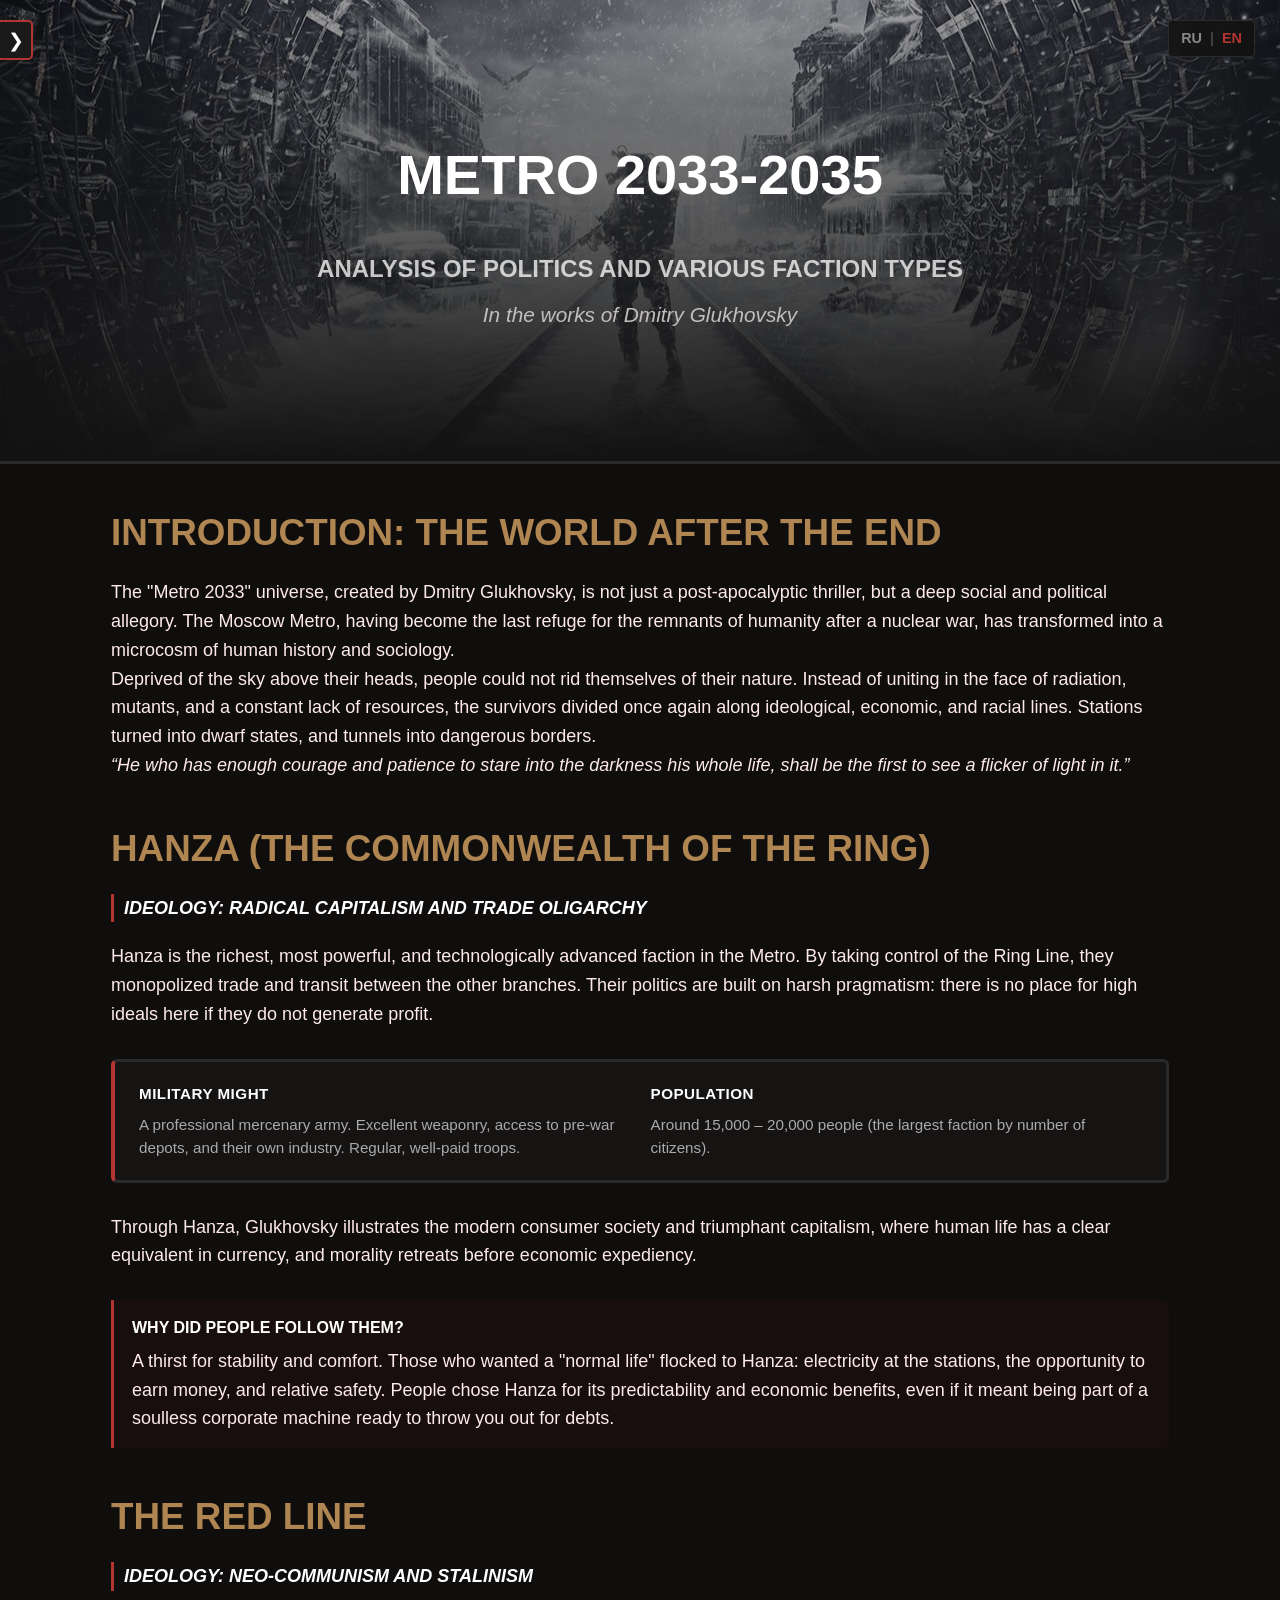
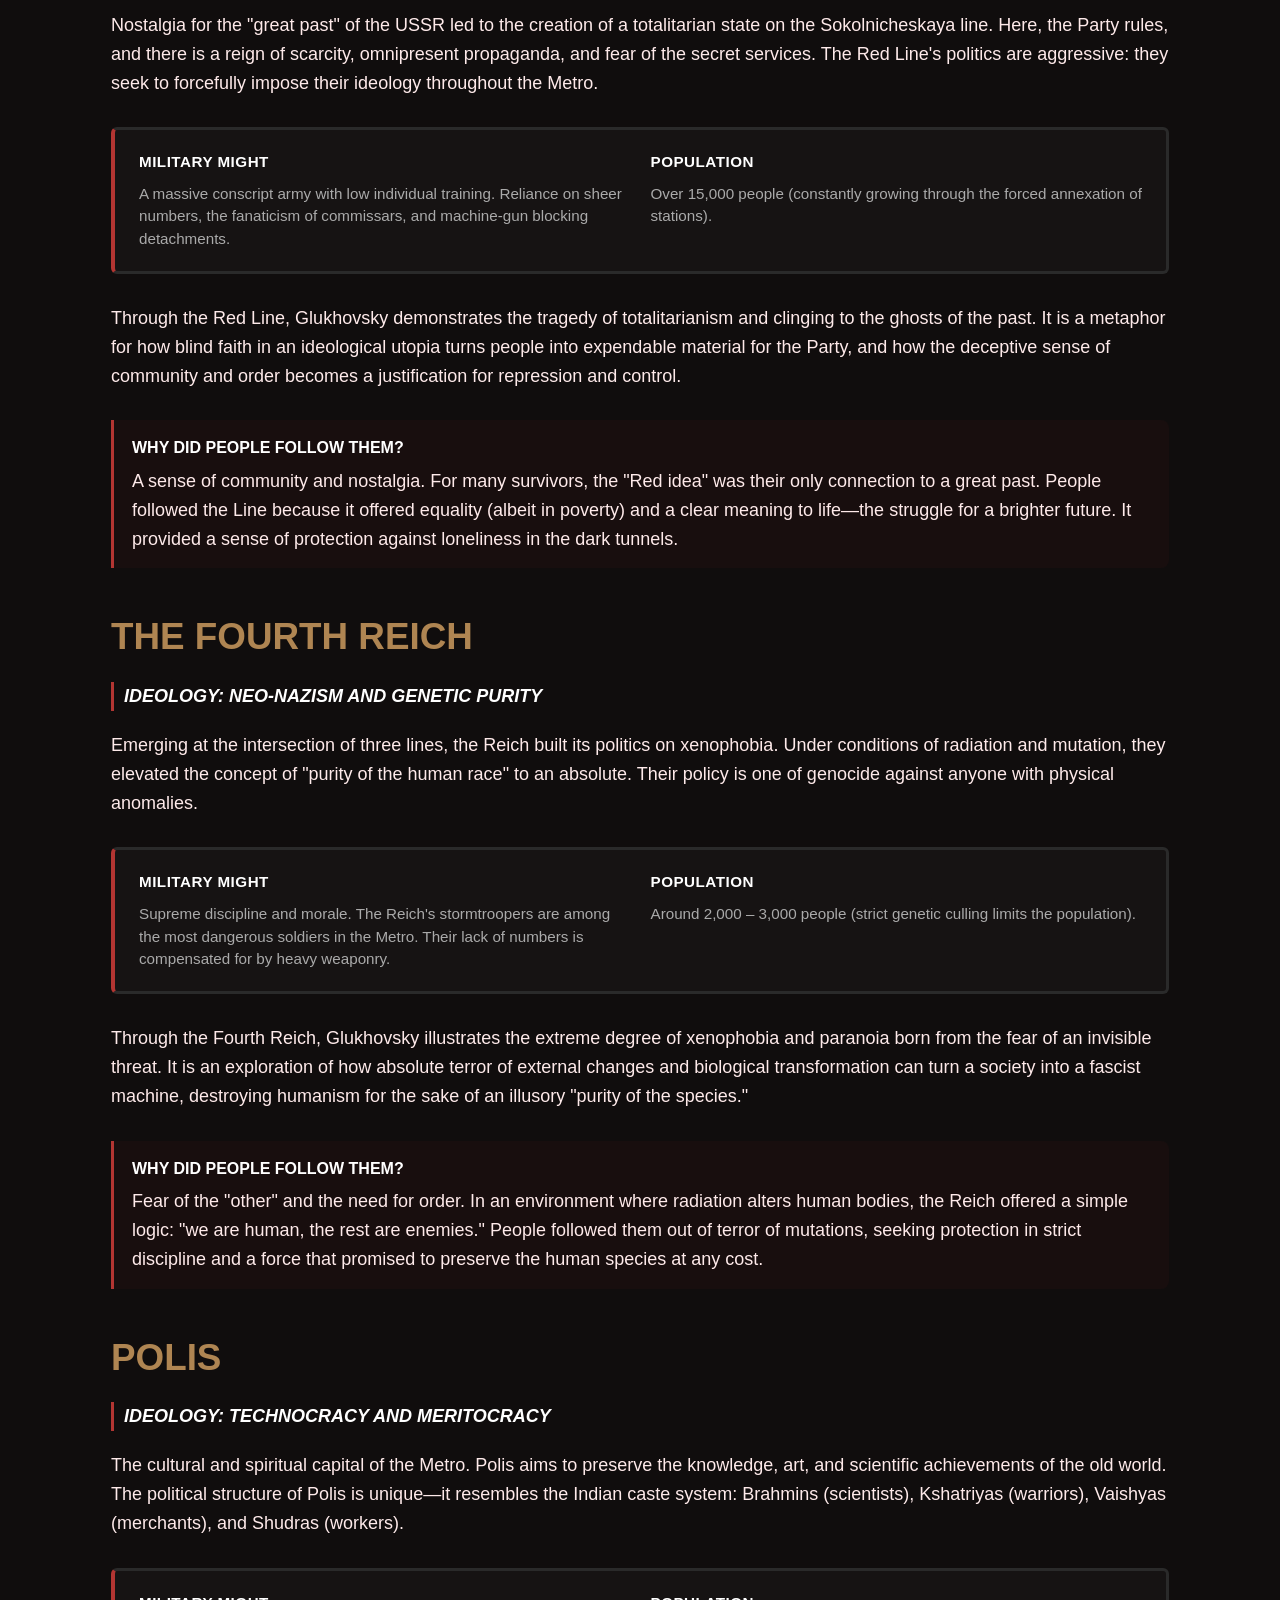
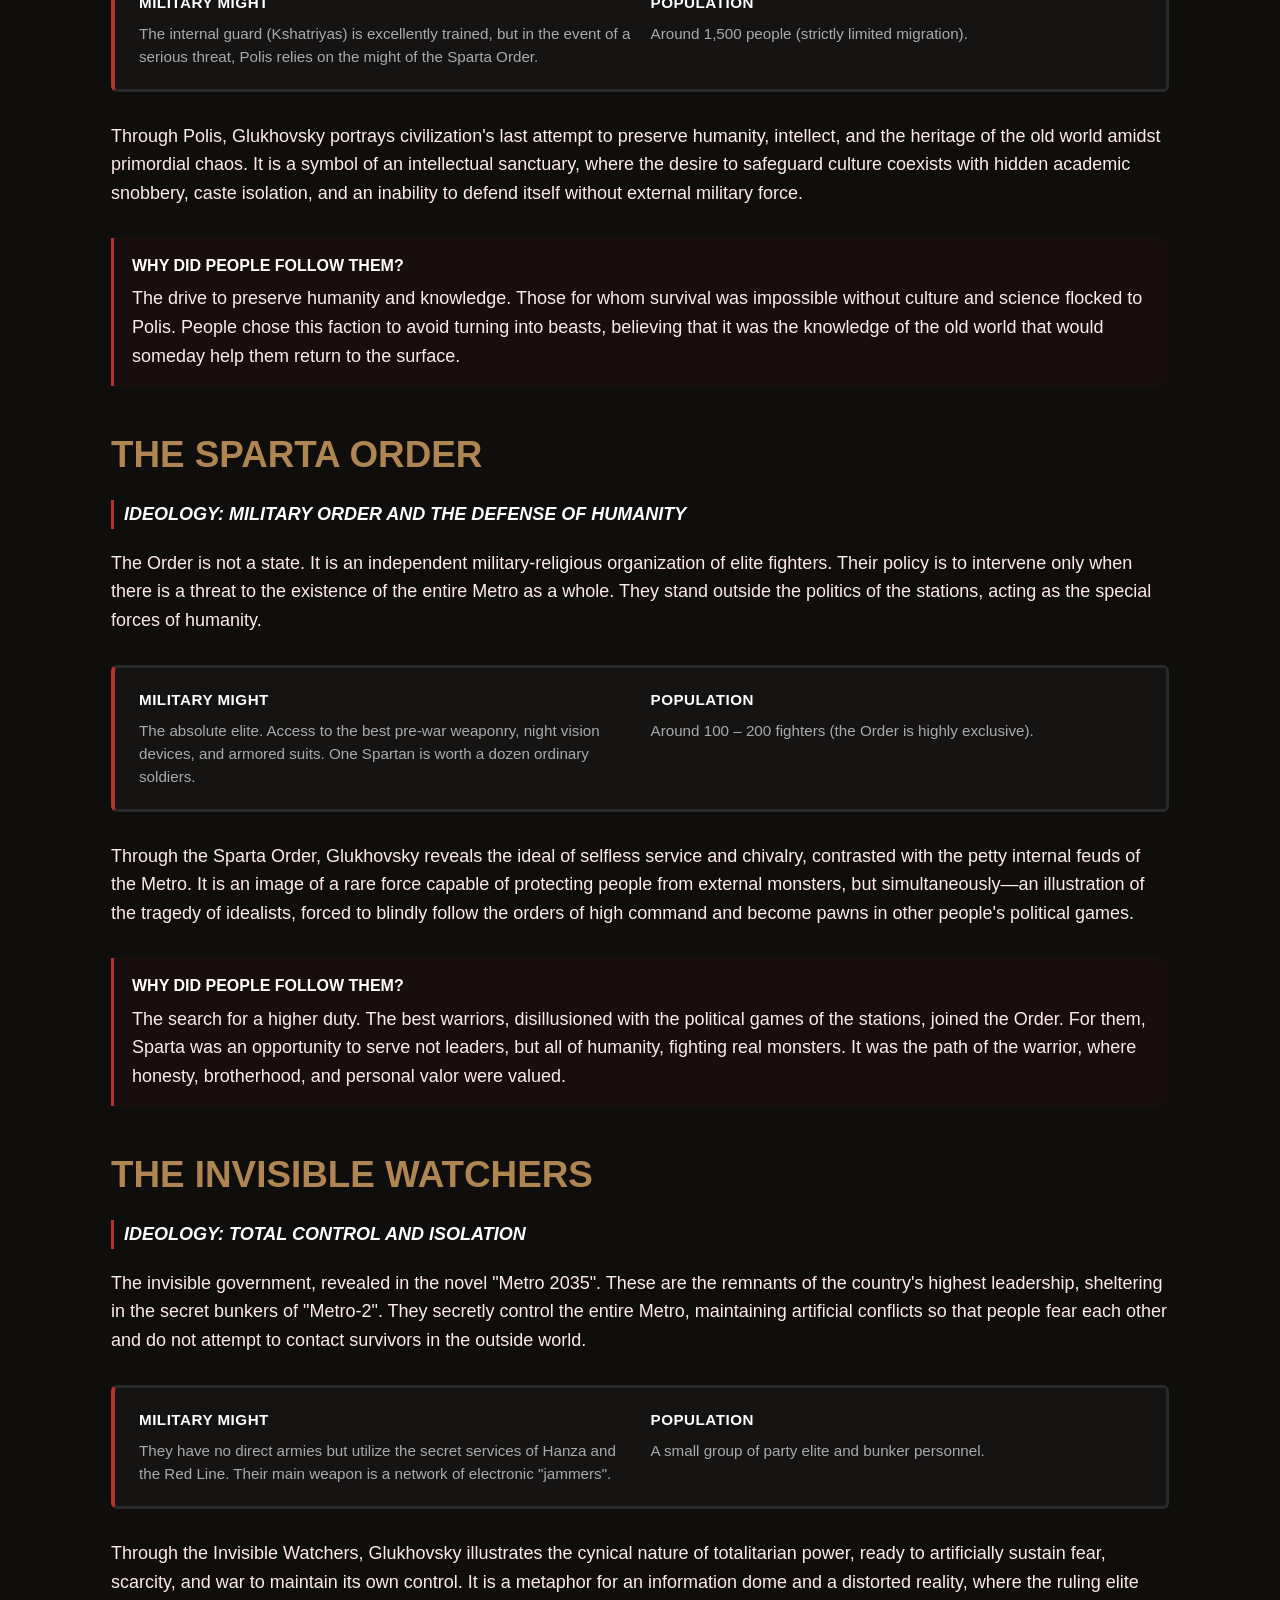
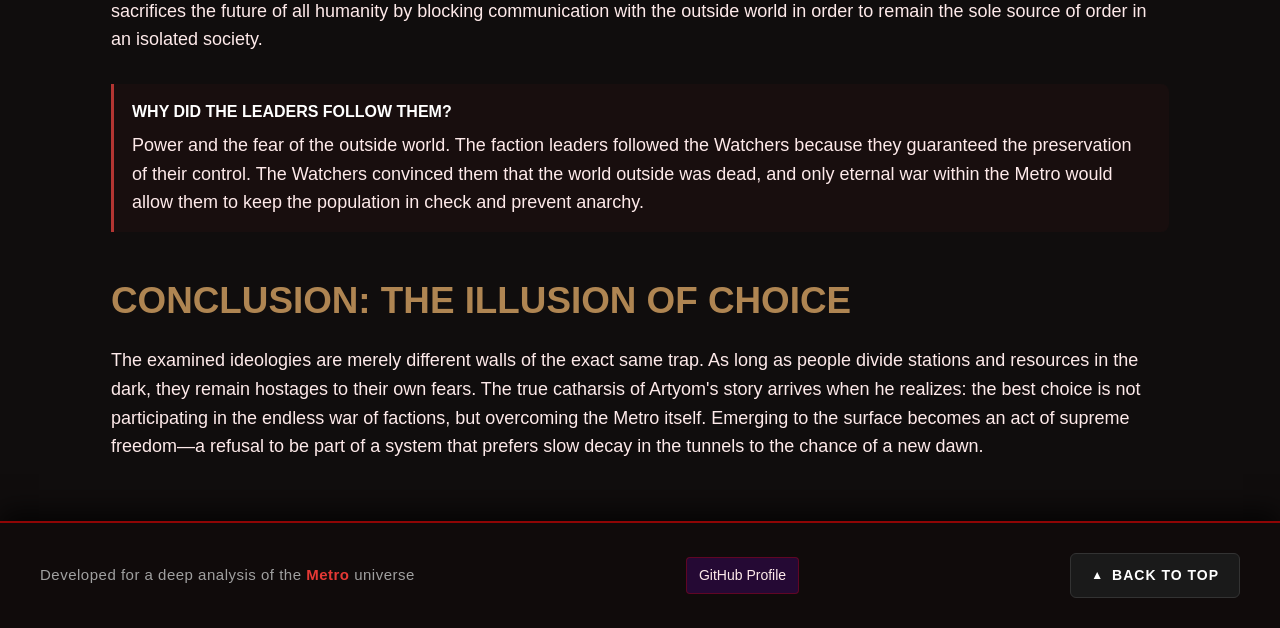
==== en.html @ 87d6d117 "Update en.html" ====
<!DOCTYPE html>
<html lang="en">
<head>
    <meta charset="UTF-8">
    <meta name="viewport" content="width=device-width, initial-scale=1.0">
    <title> Politics and Factions Analysis in Metro 2033-2035 | Dmitry Glukhovsky </title>
    <link rel="icon" href="https://metro.daniilproduction.com/icon.png" type="image/png" sizes="512x512">
    <link rel="stylesheet" href="style.css">

    <link rel="canonical" href="https://metro.daniilproduction.com/en.html">
    <link rel="alternate" hreflang="ru" href="https://metro.daniilproduction.com/">
    <link rel="alternate" hreflang="en" href="https://metro.daniilproduction.com/en.html">
    <link rel="alternate" hreflang="x-default" href="https://metro.daniilproduction.com/en.html">

</head>
<body>
    <div class="top-lang-switch">
        <a href="index.html" class="lang-btn" onclick="setLanguagePreference()">RU</a>
        <span class="lang-divider">|</span>
        <a href="en.html" class="lang-btn active" onclick="setLanguagePreference()">EN</a>
    </div>
    <header>
        <h1>METRO 2033-2035</h1>
        <p class="subtitle">ANALYSIS OF POLITICS AND VARIOUS FACTION TYPES</p>
        <p class="author">In the works of Dmitry Glukhovsky</p>
    </header>
    <main>
        <aside class="sidebar" id="sidebar">
            <button class="toggle-btn" onclick="toggleMenu()">❯</button>
            <h2>STATION MAP</h2>
            <nav>
                <ul>
                    <li><a href="#intro">Introduction</a></li>
                    <li><a href="#hanza">Hanza (Capitalism)</a></li>
                    <li><a href="#redline">Red Line (Communism)</a></li>
                    <li><a href="#reich">Fourth Reich (Fascism)</a></li>
                    <li><a href="#polis">Polis (Meritocracy)</a></li>
                    <li><a href="#sparta">Sparta Order</a></li>
                    <li><a href="#watchers">Invisible Watchers</a></li>
                    <li><a href="#conclusion">Conclusion</a></li>
                </ul>
            </nav>
        </aside>

        <!--intro-->
        <section class="faction-card" id="intro">
            <h2>INTRODUCTION: THE WORLD AFTER THE END</h2>
            <p>The "Metro 2033" universe, created by Dmitry Glukhovsky, is not just a post-apocalyptic thriller, but a deep social and political allegory. The Moscow Metro, having become the last refuge for the remnants of humanity after a nuclear war, has transformed into a microcosm of human history and sociology.</p>
            <p>Deprived of the sky above their heads, people could not rid themselves of their nature. Instead of uniting in the face of radiation, mutants, and a constant lack of resources, the survivors divided once again along ideological, economic, and racial lines. Stations turned into dwarf states, and tunnels into dangerous borders.</p>
            <blockquote>
                <p><em>“He who has enough courage and patience to stare into the darkness his whole life, shall be the first to see a flicker of light in it.”</em></p>
            </blockquote>
        </section> 

        <!-- hanza -->
        <section class="faction-card" id="hanza">
            <h2>HANZA (THE COMMONWEALTH OF THE RING)</h2>
            <p class="ideology">IDEOLOGY: RADICAL CAPITALISM AND TRADE OLIGARCHY</p>

            <p>Hanza is the richest, most powerful, and technologically advanced faction in the Metro. By taking control of the Ring Line, they monopolized trade and transit between the other branches. Their politics are built on harsh pragmatism: there is no place for high ideals here if they do not generate profit.</p>
            <div class="stats-box">
                <div class="stat-card">
                    <h3>MILITARY MIGHT</h3>
                    <p>A professional mercenary army. Excellent weaponry, access to pre-war depots, and their own industry. Regular, well-paid troops.</p>
                </div>
                <div class="stat-card">
                    <h3>POPULATION</h3>
                    <p>Around 15,000 – 20,000 people (the largest faction by number of citizens).</p>
                </div>
            </div>

            <p>Through Hanza, Glukhovsky illustrates the modern consumer society and triumphant capitalism, where human life has a clear equivalent in currency, and morality retreats before economic expediency.</p>
            <blockquote class="reason">
                <h3>WHY DID PEOPLE FOLLOW THEM?</h3>
                <p>A thirst for stability and comfort. Those who wanted a "normal life" flocked to Hanza: electricity at the stations, the opportunity to earn money, and relative safety. People chose Hanza for its predictability and economic benefits, even if it meant being part of a soulless corporate machine ready to throw you out for debts.</p>
            </blockquote>
        </section>

        <!--redline -->
        <section class="faction-card" id="redline">
            <h2>THE RED LINE</h2>
            <p class="ideology">IDEOLOGY: NEO-COMMUNISM AND STALINISM</p>

            <p>Nostalgia for the "great past" of the USSR led to the creation of a totalitarian state on the Sokolnicheskaya line. Here, the Party rules, and there is a reign of scarcity, omnipresent propaganda, and fear of the secret services. The Red Line's politics are aggressive: they seek to forcefully impose their ideology throughout the Metro.</p>
            <div class="stats-box">
                <div class="stat-card">
                    <h3>MILITARY MIGHT</h3>
                    <p>A massive conscript army with low individual training. Reliance on sheer numbers, the fanaticism of commissars, and machine-gun blocking detachments.</p>
                </div>
                <div class="stat-card">
                    <h3>POPULATION</h3>
                    <p>Over 15,000 people (constantly growing through the forced annexation of stations).</p>
                </div>
            </div>

            <p>Through the Red Line, Glukhovsky demonstrates the tragedy of totalitarianism and clinging to the ghosts of the past. It is a metaphor for how blind faith in an ideological utopia turns people into expendable material for the Party, and how the deceptive sense of community and order becomes a justification for repression and control.</p>
            <blockquote class="reason">
                <h3>WHY DID PEOPLE FOLLOW THEM?</h3>
                <p>A sense of community and nostalgia. For many survivors, the "Red idea" was their only connection to a great past. People followed the Line because it offered equality (albeit in poverty) and a clear meaning to life—the struggle for a brighter future. It provided a sense of protection against loneliness in the dark tunnels.</p>
            </blockquote>
        </section>

        <!--reich -->
        <section class="faction-card" id="reich">
            <h2>THE FOURTH REICH</h2>
            <p class="ideology">IDEOLOGY: NEO-NAZISM AND GENETIC PURITY</p>

            <p>Emerging at the intersection of three lines, the Reich built its politics on xenophobia. Under conditions of radiation and mutation, they elevated the concept of "purity of the human race" to an absolute. Their policy is one of genocide against anyone with physical anomalies.</p>
            <div class="stats-box">
                <div class="stat-card">
                    <h3>MILITARY MIGHT</h3>
                    <p>Supreme discipline and morale. The Reich's stormtroopers are among the most dangerous soldiers in the Metro. Their lack of numbers is compensated for by heavy weaponry.</p>
                </div>
                <div class="stat-card">
                    <h3>POPULATION</h3>
                    <p>Around 2,000 – 3,000 people (strict genetic culling limits the population).</p>
                </div>
            </div>

            <p>Through the Fourth Reich, Glukhovsky illustrates the extreme degree of xenophobia and paranoia born from the fear of an invisible threat. It is an exploration of how absolute terror of external changes and biological transformation can turn a society into a fascist machine, destroying humanism for the sake of an illusory "purity of the species."</p>
            <blockquote class="reason">
                <h3>WHY DID PEOPLE FOLLOW THEM?</h3>
                <p>Fear of the "other" and the need for order. In an environment where radiation alters human bodies, the Reich offered a simple logic: "we are human, the rest are enemies." People followed them out of terror of mutations, seeking protection in strict discipline and a force that promised to preserve the human species at any cost.</p>
            </blockquote>
        </section>

        <!--polis -->
        <section class="faction-card" id="polis">
            <h2>POLIS</h2>
            <p class="ideology">IDEOLOGY: TECHNOCRACY AND MERITOCRACY</p>

            <p>The cultural and spiritual capital of the Metro. Polis aims to preserve the knowledge, art, and scientific achievements of the old world. The political structure of Polis is unique—it resembles the Indian caste system: Brahmins (scientists), Kshatriyas (warriors), Vaishyas (merchants), and Shudras (workers).</p>
            <div class="stats-box">
                <div class="stat-card">
                    <h3>MILITARY MIGHT</h3>
                    <p>The internal guard (Kshatriyas) is excellently trained, but in the event of a serious threat, Polis relies on the might of the Sparta Order.</p>
                </div>
                <div class="stat-card">
                    <h3>POPULATION</h3>
                    <p>Around 1,500 people (strictly limited migration).</p>
                </div>
            </div>

            <p>Through Polis, Glukhovsky portrays civilization's last attempt to preserve humanity, intellect, and the heritage of the old world amidst primordial chaos. It is a symbol of an intellectual sanctuary, where the desire to safeguard culture coexists with hidden academic snobbery, caste isolation, and an inability to defend itself without external military force.</p>
            <blockquote class="reason">
                <h3>WHY DID PEOPLE FOLLOW THEM?</h3>
                <p>The drive to preserve humanity and knowledge. Those for whom survival was impossible without culture and science flocked to Polis. People chose this faction to avoid turning into beasts, believing that it was the knowledge of the old world that would someday help them return to the surface.</p>
            </blockquote>
        </section>

        <!--sparta -->
        <section class="faction-card" id="sparta">
            <h2>THE SPARTA ORDER</h2>
            <p class="ideology">IDEOLOGY: MILITARY ORDER AND THE DEFENSE OF HUMANITY</p>

            <p>The Order is not a state. It is an independent military-religious organization of elite fighters. Their policy is to intervene only when there is a threat to the existence of the entire Metro as a whole. They stand outside the politics of the stations, acting as the special forces of humanity.</p>
            <div class="stats-box">
                <div class="stat-card">
                    <h3>MILITARY MIGHT</h3>
                    <p>The absolute elite. Access to the best pre-war weaponry, night vision devices, and armored suits. One Spartan is worth a dozen ordinary soldiers.</p>
                </div>
                <div class="stat-card">
                    <h3>POPULATION</h3>
                    <p>Around 100 – 200 fighters (the Order is highly exclusive).</p>
                </div>
            </div>

            <p>Through the Sparta Order, Glukhovsky reveals the ideal of selfless service and chivalry, contrasted with the petty internal feuds of the Metro. It is an image of a rare force capable of protecting people from external monsters, but simultaneously—an illustration of the tragedy of idealists, forced to blindly follow the orders of high command and become pawns in other people's political games.</p>
            <blockquote class="reason">
                <h3>WHY DID PEOPLE FOLLOW THEM?</h3>
                <p>The search for a higher duty. The best warriors, disillusioned with the political games of the stations, joined the Order. For them, Sparta was an opportunity to serve not leaders, but all of humanity, fighting real monsters. It was the path of the warrior, where honesty, brotherhood, and personal valor were valued.</p>
            </blockquote>
        </section>

        <!--watchers -->
        <section class="faction-card" id="watchers">
            <h2>THE INVISIBLE WATCHERS</h2>
            <p class="ideology">IDEOLOGY: TOTAL CONTROL AND ISOLATION</p>

            <p>The invisible government, revealed in the novel "Metro 2035". These are the remnants of the country's highest leadership, sheltering in the secret bunkers of "Metro-2". They secretly control the entire Metro, maintaining artificial conflicts so that people fear each other and do not attempt to contact survivors in the outside world.</p>
            <div class="stats-box">
                <div class="stat-card">
                    <h3>MILITARY MIGHT</h3>
                    <p>They have no direct armies but utilize the secret services of Hanza and the Red Line. Their main weapon is a network of electronic "jammers".</p>
                </div>
                <div class="stat-card">
                    <h3>POPULATION</h3>
                    <p>A small group of party elite and bunker personnel.</p>
                </div>
            </div>

            <p>Through the Invisible Watchers, Glukhovsky illustrates the cynical nature of totalitarian power, ready to artificially sustain fear, scarcity, and war to maintain its own control. It is a metaphor for an information dome and a distorted reality, where the ruling elite sacrifices the future of all humanity by blocking communication with the outside world in order to remain the sole source of order in an isolated society.</p>
            <blockquote class="reason">
                <h3>WHY DID THE LEADERS FOLLOW THEM?</h3>
                <p>Power and the fear of the outside world. The faction leaders followed the Watchers because they guaranteed the preservation of their control. The Watchers convinced them that the world outside was dead, and only eternal war within the Metro would allow them to keep the population in check and prevent anarchy.</p>
            </blockquote>
        </section>

        <!--conclusion-->
        <section class="faction-card" id="conclusion">
            <h2>CONCLUSION: THE ILLUSION OF CHOICE</h2>
            <p>The examined ideologies are merely different walls of the exact same trap. As long as people divide stations and resources in the dark, they remain hostages to their own fears. The true catharsis of Artyom's story arrives when he realizes: the best choice is not participating in the endless war of factions, but overcoming the Metro itself. Emerging to the surface becomes an act of supreme freedom—a refusal to be part of a system that prefers slow decay in the tunnels to the chance of a new dawn.</p>
        </section>
    </main>
    <footer class="site-footer">
        <div class="footer-container">
            <p class="footer-credits">
                Developed for a deep analysis of the <span>Metro</span> universe
            </p>
            <a href="https://github.com/Vancore" class="gid-prof" target="_blank" rel="noopener noreferrer">GitHub Profile</a>
            <a href="#intro" class="back-to-top">
                <span class="arrow">▲</span> Back to top
            </a>
        </div>
    </footer>
    <script>
        document.addEventListener('DOMContentLoaded', () => {
            if (sessionStorage.getItem('lang_forced')) return;
            const isBot = /bot|google|baidu|bing|msn|duckduckbot|yandex/i.test(navigator.userAgent);
            if (isBot) return;
            const userLang = navigator.language || navigator.userLanguage;
            const isEn = userLang.startsWith('en');
            const isRu = userLang.startsWith('ru');
            const path = window.location.pathname;
            if (isEn && !path.includes('en.html')) {
                window.location.href = 'en.html';
            } 
            else if (isRu && path.includes('en.html')) {
                window.location.href = 'index.html';
            }
        });
        function setLanguagePreference() {
            sessionStorage.setItem('lang_forced', 'true');
        }
    </script>
</body>
</html>
---- style.css ----
html {
    scroll-behavior: smooth;
}
* {
    margin: 0;
    padding: 0;
    box-sizing: border-box;
}
body {
     background-color: #100d0d;
     color: #e0e0e0;
     font-family: sans-serif;
     font-size: 18px;
     line-height: 1.6;
}
header {
    text-align: center;
    padding: 130px 20px 130px;
    border-bottom: 3px solid #2a2a2a;
    background-image: 
        linear-gradient(to bottom, rgba(18, 18, 18, 0.4), rgba(18, 18, 18, 1)),
        url('bg.jpg');
    
    background-size: cover;
    background-position: center;
    background-repeat: no-repeat;
    
}
header h1 {
    font-size: 3.5rem;
    letter-spacing: 0px;
    color: #ffffff;
    margin-bottom: 30px;
}
header .subtitle {
    font-size: 1.5rem;
    color: #ffffffbf;
    text-transform: uppercase;
    font-weight: bold;
    margin-bottom: 10px;
}
header .author {
    font-size: 1.3rem;
    color: #c3bebe;
    font-style: italic;
}




.sidebar {
    position: fixed;
    top: 0;
    left: -250px;
    width: 250px;
    height: 100vh;
    background-color: #100707de;
    border-right: 2px solid #b33532;
    padding: 20px;
    transition: left 0.3s ease;
    z-index: 1000;
}

.sidebar.active {
    left: 0;
}

.sidebar h2 {
    font-size: 1.2rem;
    color: #ffffff;
    margin-bottom: 15px;
    text-transform: uppercase;
    border-bottom: 3px solid #b33532;
    padding-bottom: 15px;
}

.sidebar ul {
    list-style: none;
}

.sidebar li {
    margin-bottom: 30px;
}

.sidebar a {
    color: #d49227;
    text-decoration: none;
    font-size: 1rem;
    transition: color 0.2s;
}

.sidebar a:hover {
    color: #b33532;
}

.toggle-btn {
    position: absolute;
    top: 20px;
    right: -35px;
    width: 35px;
    height: 40px;
    background-color: #1a1a1a;
    border: 2px solid #b33532;
    color: #ffffff;
    font-size: 1.2rem;
    cursor: pointer;
    border-radius: 0 5px 5px 0;
    transition: transform 0.3s ease;
}

.sidebar.active .toggle-btn {
    transform: rotate(180deg);
}





.top-lang-switch {
    position: fixed;
    top: 20px;
    right: 25px;
    z-index: 999;
    display: flex;
    align-items: center;
    gap: 8px;
    background-color: rgba(18, 18, 18, 0.85);
    border: 1px solid #2a2a2a;
    padding: 6px 12px;
    border-radius: 4px;
    font-size: 0.9rem;
    font-weight: bold;
    backdrop-filter: blur(4px);
}

.top-lang-switch .lang-btn {
    color: #888888;
    text-decoration: none;
    transition: color 0.2s;
}

.top-lang-switch .lang-btn:hover {
    color: #ffffff;
}

.top-lang-switch .lang-btn.active {
    color: #b33532;
    pointer-events: none;
}

.top-lang-switch .lang-divider {
    color: #444444;
}




.faction-card {
    width: 85%;
    max-width: 1200px;
    margin: 40px auto;
    font-family: sans-serif;
    color: #feeaea;
    line-height: 1.6;
    padding: 0 15px;
}

.faction-card h2 {
    color: #af8552;
    font-size: 2.3rem;
    margin-bottom: 15px;
    text-transform: uppercase;
}
.faction-card .ideology {
    color: #ffffff;
    font-weight: bold;
    font-style: italic;
    border-left: 3px solid #b33532;
    padding-left: 10px;
    margin-bottom: 20px;
}
.stats-box {
    margin: 30px 0;
    padding: 20px 24px;
    background-color: #161313;
    border: 3px solid #2a2a2a;
    border-left: 4px solid #b33532;
    border-radius: 6px;
}

.stat-card h3 {
    color: #ffffff;
    font-size: 0.95rem;
    font-weight: bold;
    margin-top: 0px;
    margin-bottom: 8px;
    text-transform: uppercase;
    letter-spacing: 0.5px;
}

.stat-card p {
    color: #aaaaaa;
    font-size: 0.95rem;
    margin: 0;
    line-height: 1.5;
}
.stat-card + .stat-card {
    margin-top: 20px;
}

.reason {
    border-left: 3px solid #b33532;
    padding: 15px 18px;
    margin-top: 30px;
    background-color: rgba(179, 53, 50, 0.05);
    border-radius: 0 8px 8px 0;
}

.reason h3 {
    color: #ffffff;
    font-size: 1rem;
    margin-top: 0;
    margin-bottom: 6px;
    text-transform: uppercase;
}

@media (min-width: 768px) {
    .stats-box {
        display: grid;
        grid-template-columns: 1fr 1fr;
        gap: 20px;
    }
    
    .stat-card + .stat-card {
        margin-top: 0;
    }
}




.site-footer {
    background-color: #100b0b;
    border-top: 2px solid #8f0505;
    padding: 30px 20px;
    margin-top: 60px;
    box-shadow: 0 -10px 25px rgba(0, 0, 0, 0.7);
}

.footer-container {
    max-width: 1200px;
    margin: 0 auto;
    display: flex;
    justify-content: space-between;
    align-items: center;
    flex-wrap: wrap;
    gap: 20px;
}

.footer-credits {
    color: #a0a0a0;
    font-size: 15px;
    margin: 0;
    letter-spacing: 0.5px;
}

.footer-credits span {
    color: #e53935; /* Выделение слова Метро акцентным красным */
    font-weight: bold;
}

.back-to-top {
    display: inline-flex;
    align-items: center;
    gap: 8px;
    color: #ffffff;
    background-color: #1a1a1a;
    border: 1px solid #333333;
    padding: 10px 20px;
    border-radius: 6px;
    text-decoration: none;
    font-size: 14px;
    font-weight: 600;
    letter-spacing: 1px;
    text-transform: uppercase;
    transition: all 0.3s ease;
}

.back-to-top:hover {
    background-color: #8b0000;
    border-color: #e53935;
    color: #ffffff;
    box-shadow: 0 0 12px rgba(229, 57, 53, 0.4);
    transform: translateY(-3px);
}

.back-to-top .arrow {
    font-size: 12px;
    transition: transform 0.3s ease;
}

.back-to-top:hover .arrow {
    transform: translateY(-2px);
}

@media (max-width: 600px) {
    .footer-container {
        flex-direction: column;
        text-align: center;
    }
}



.gid-prof {
    display: inline-flex;
    align-items: center;
    color: #feeaea;
    text-decoration: none;
    font-size: 14px;
    padding: 6px 12px;
    background: rgba(144, 0, 255, 0.17);
    border: 1px solid rgba(255, 0, 0, 0.27);
    border-radius: 4px;
    transition: transform 0.3s ease;
}

.gid-prof:hover {
    color: #ffffff;
    background: #8b0000;
    border-color: #e53935;
    transform: translateY(-3px);
}
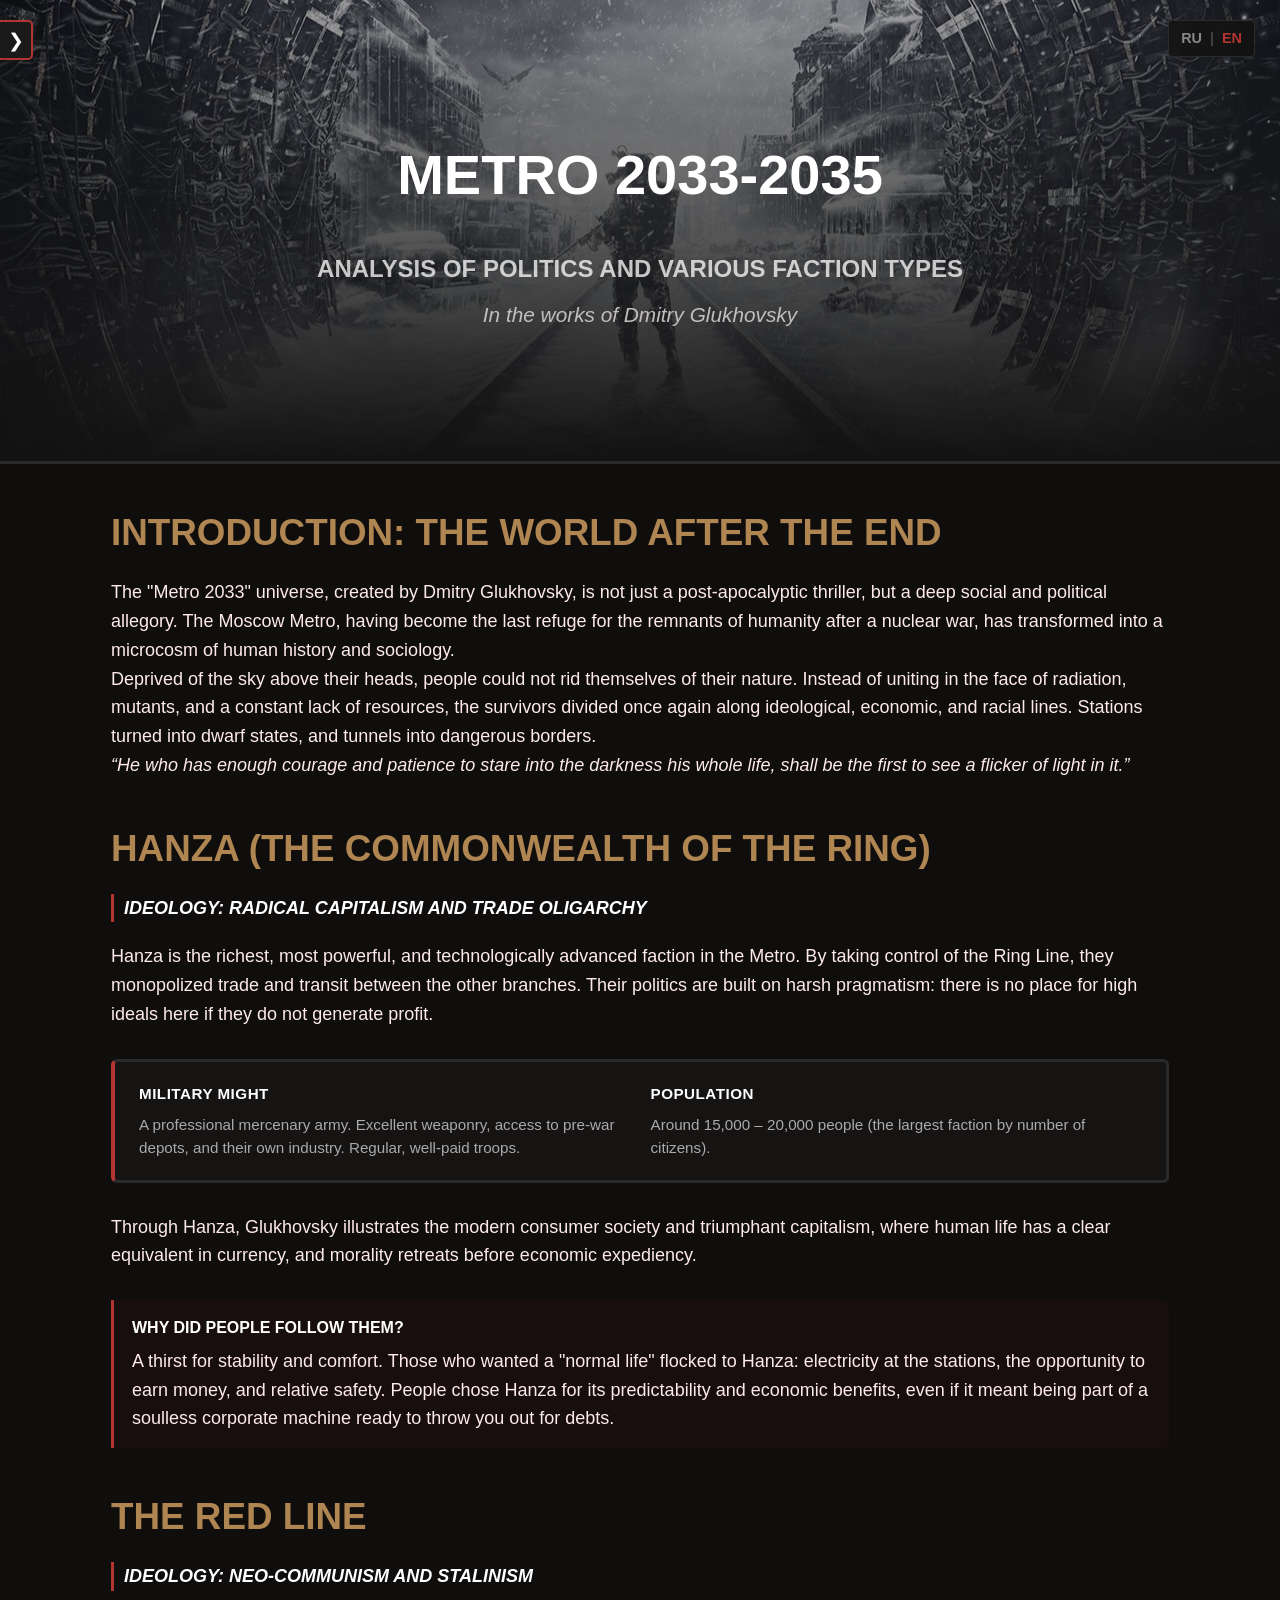
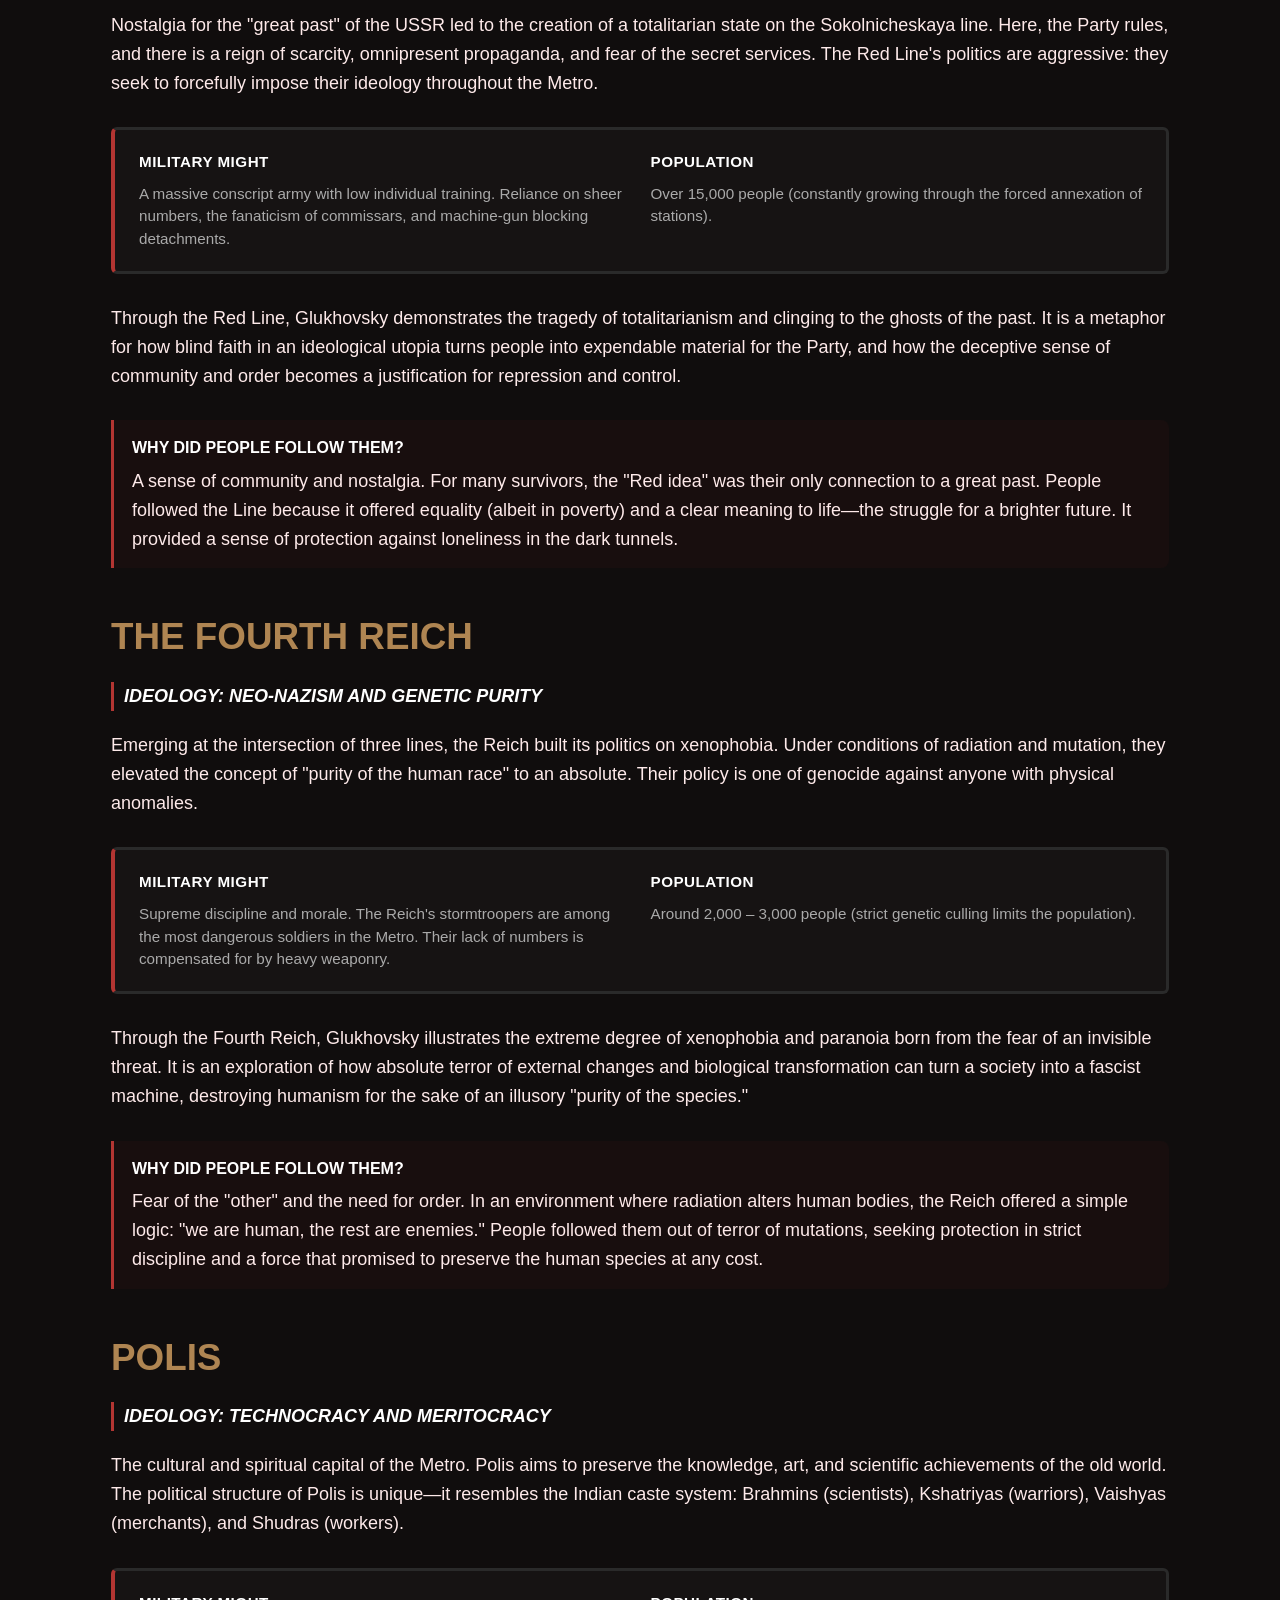
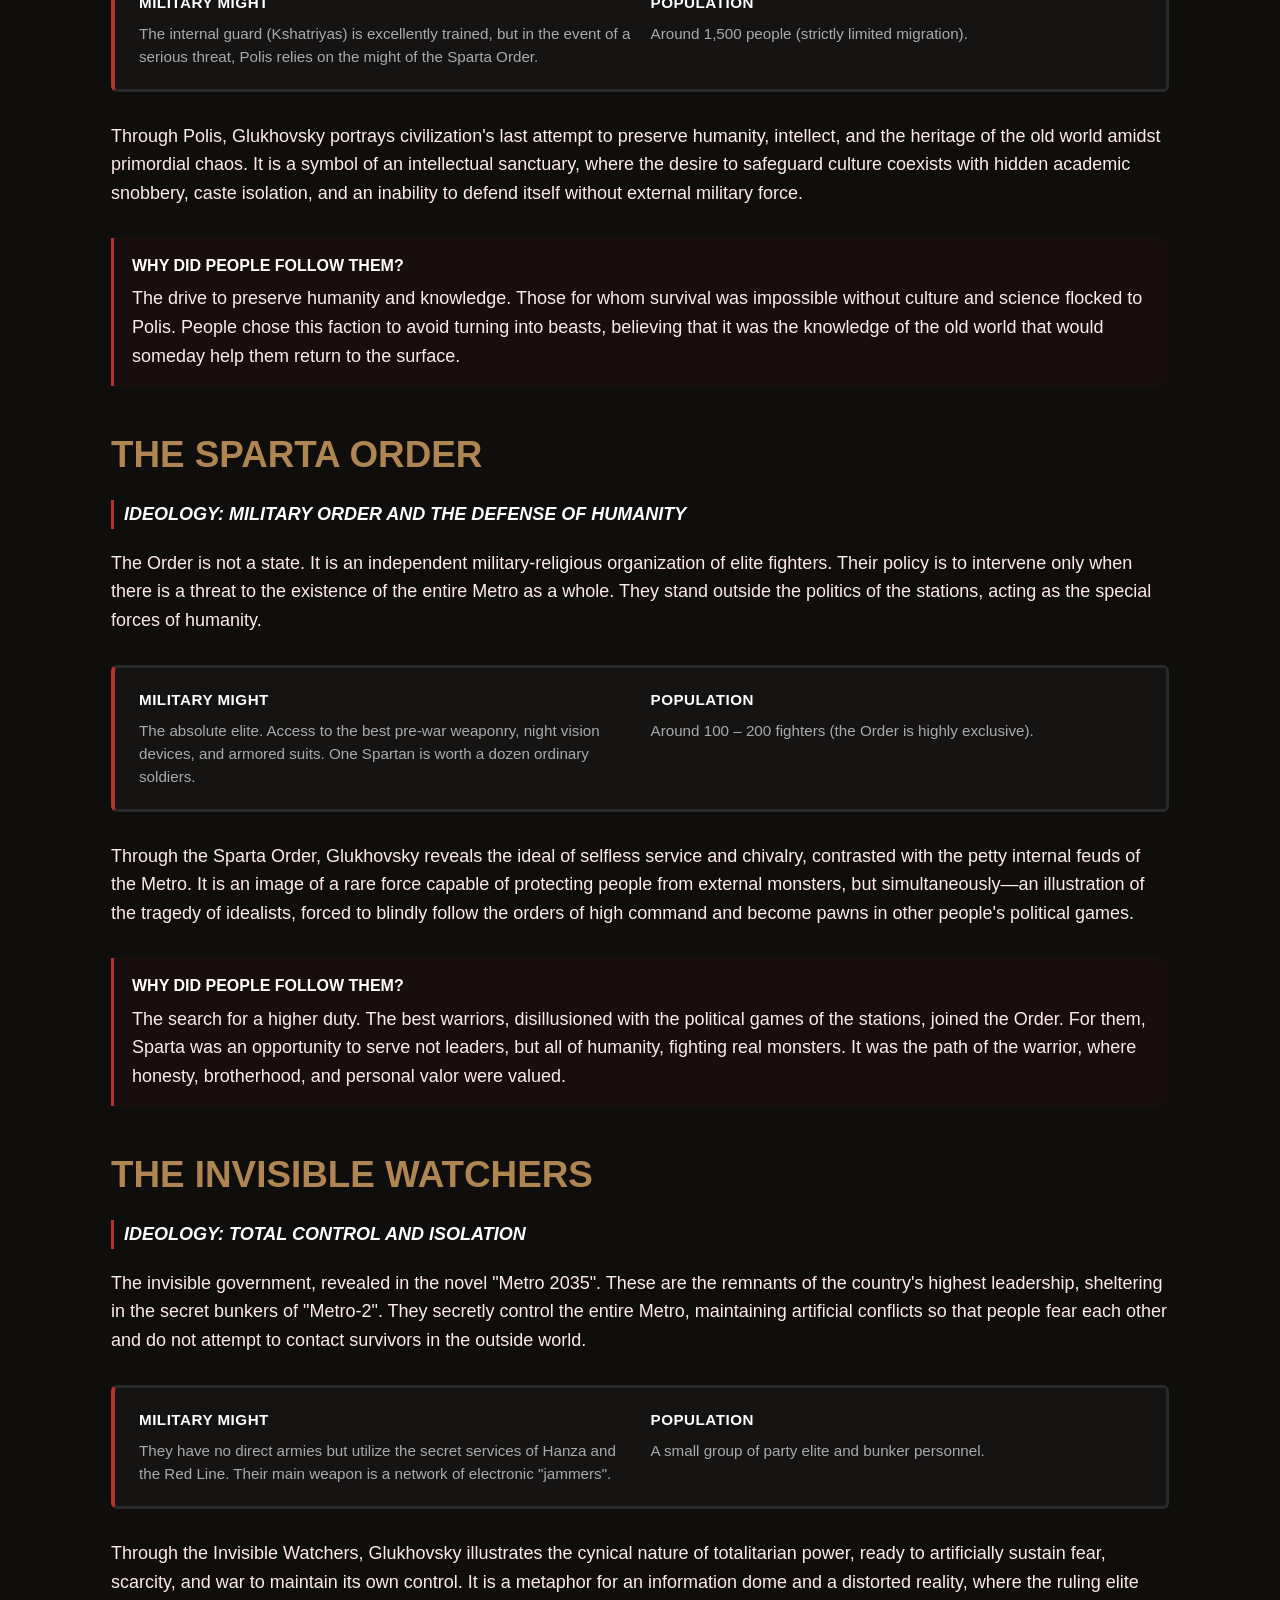
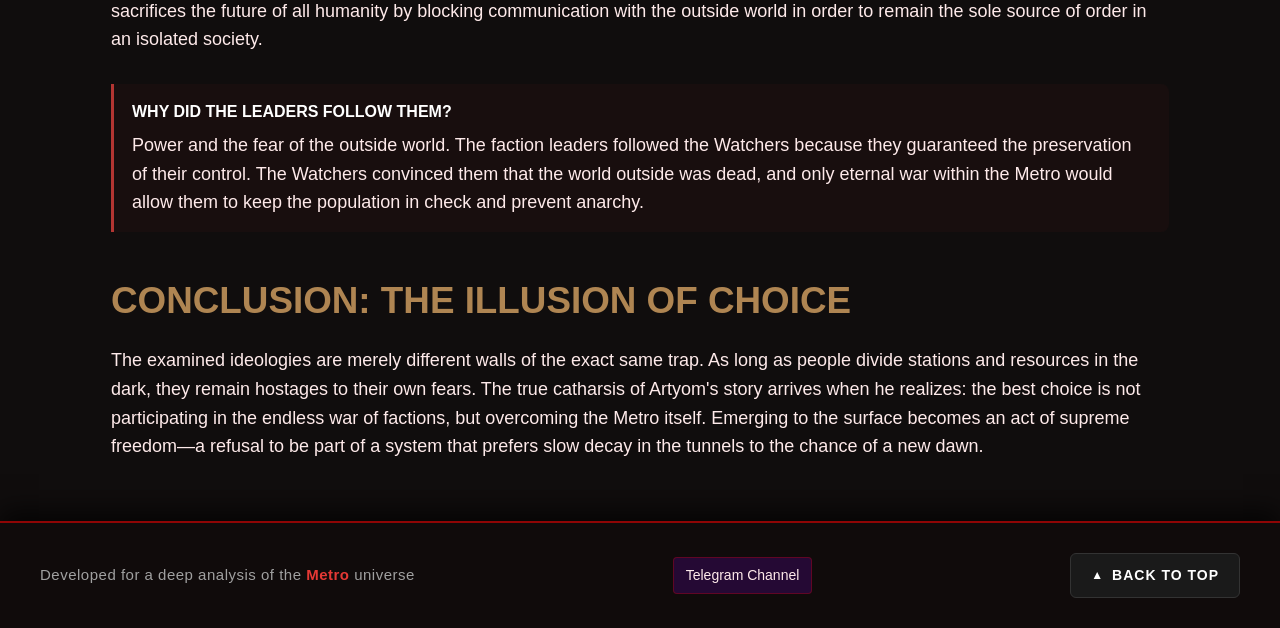
==== commit e800e605: "Fix HTML encoding issues in en.html" ====
--- a/en.html
+++ b/en.html
@@ -207,7 +207,7 @@
             <p class="footer-credits">
                 Developed for a deep analysis of the <span>Metro</span> universe
             </p>
-            <a href="https://github.com/Vancore" class="gid-prof" target="_blank" rel="noopener noreferrer">GitHub Profile</a>
+            <a href="https://t.me/DaniilProduction" class="gid-prof" target="_blank" rel="noopener noreferrer">Telegram Channel</a>
             <a href="#intro" class="back-to-top">
                 <span class="arrow">▲</span> Back to top
             </a>
@@ -232,6 +232,9 @@
         function setLanguagePreference() {
             sessionStorage.setItem('lang_forced', 'true');
         }
+        function toggleMenu() {
+            document.getElementById('sidebar').classList.toggle('active');
+        }
     </script>
 </body>
 </html>
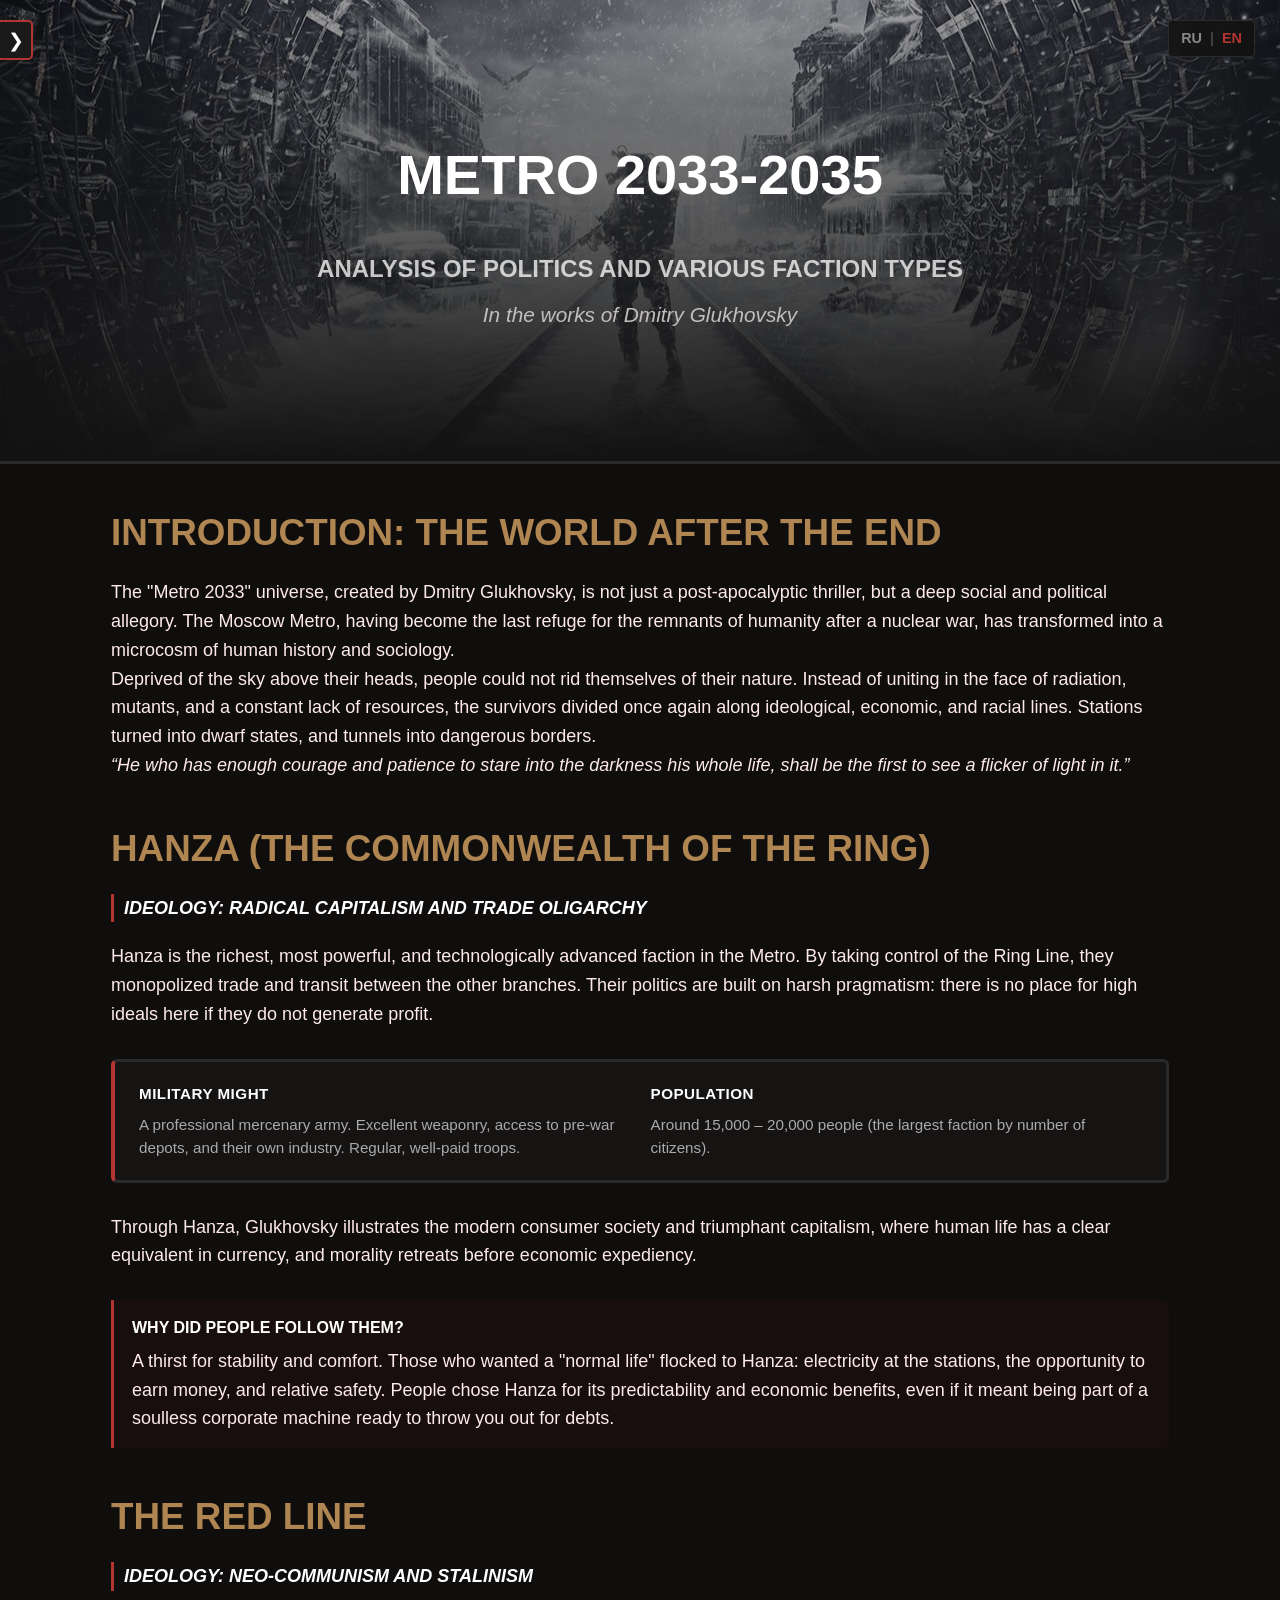
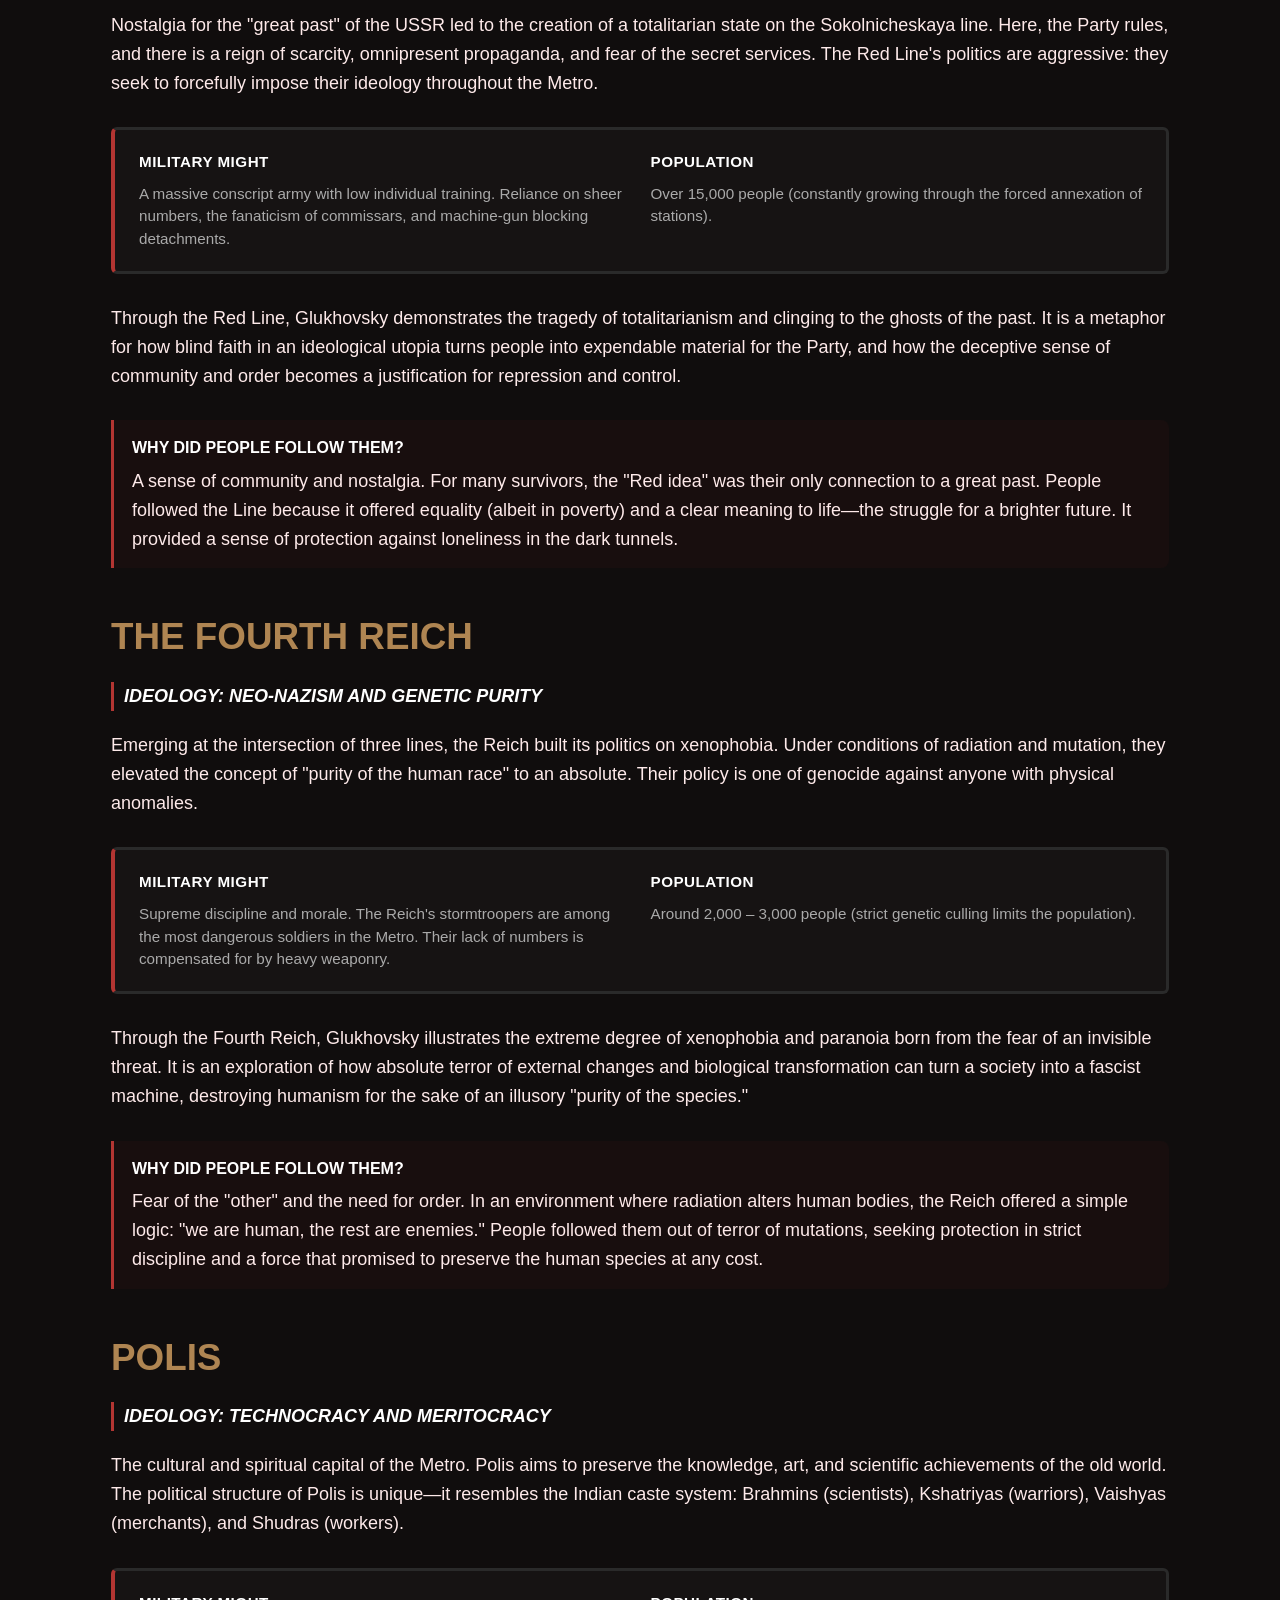
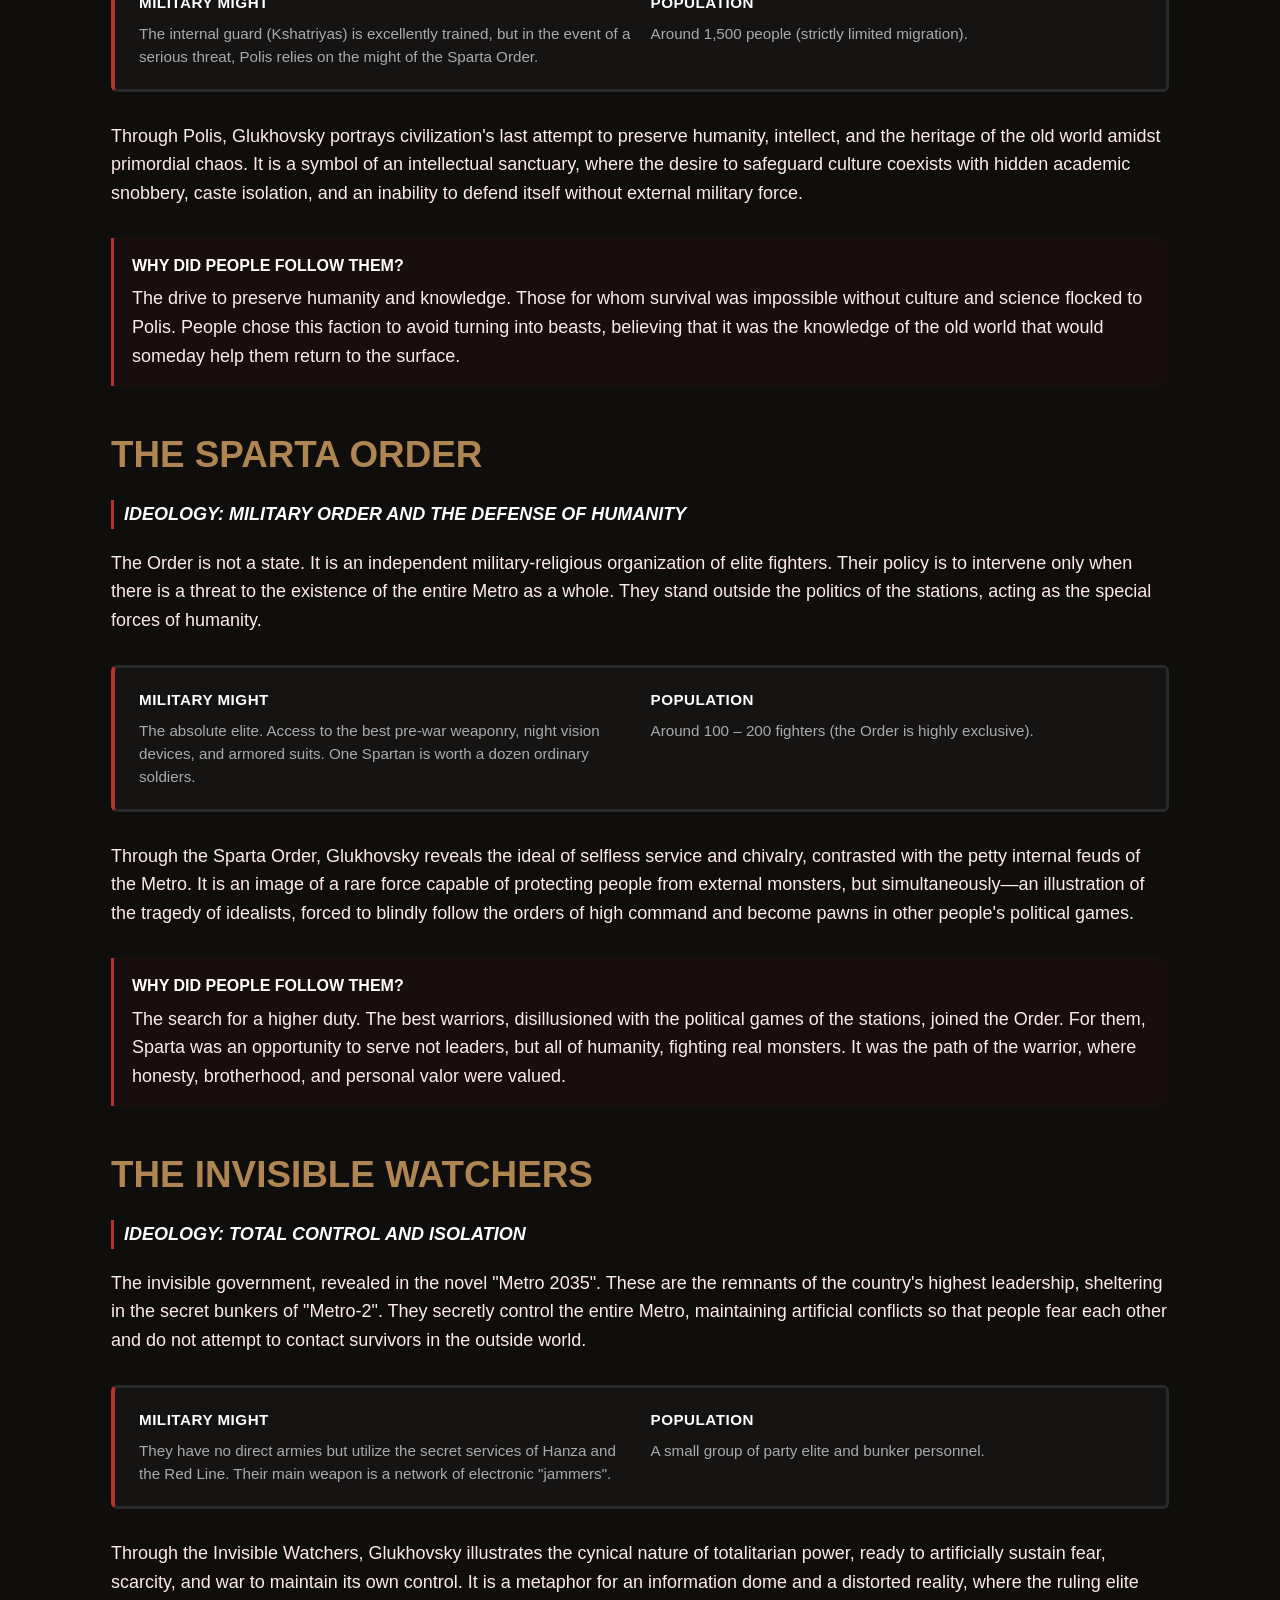
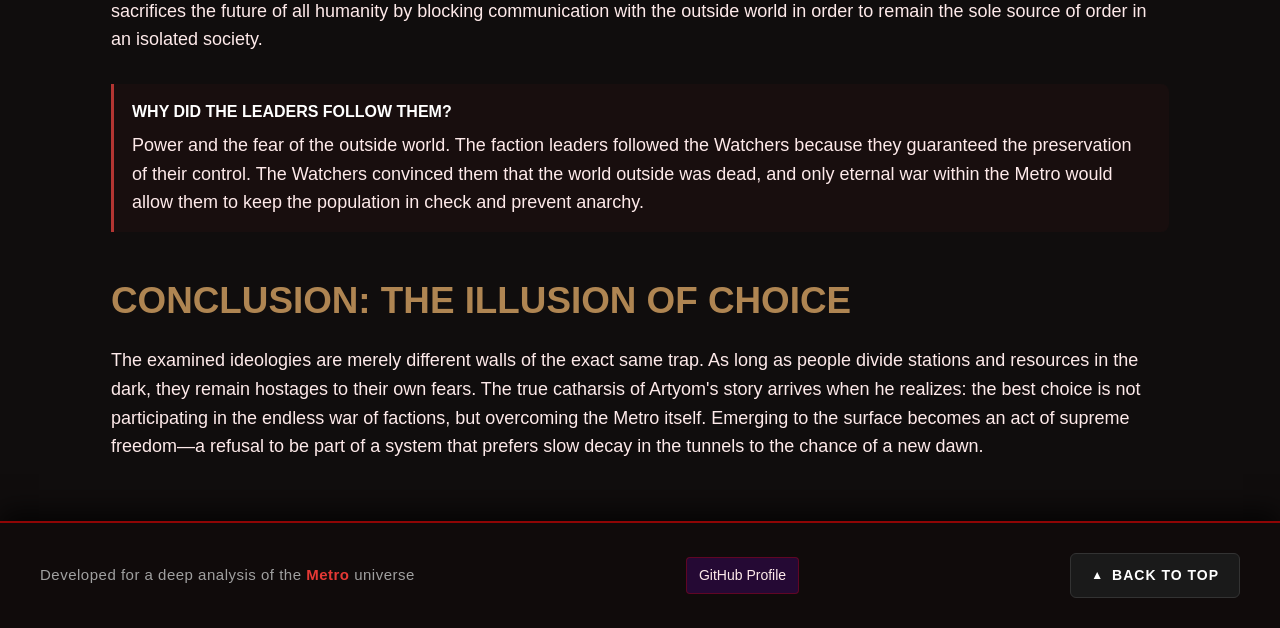
==== commit 7bccf78e: "Add files via upload" ====
--- a/en.html
+++ b/en.html
@@ -3,6 +3,14 @@
 <head>
     <meta charset="UTF-8">
     <meta name="viewport" content="width=device-width, initial-scale=1.0">
+    <meta name="description" content="In-depth analysis of politics, factions, and ideologies in the Metro 2033-2035 universe by Dmitry Glukhovsky: Hanza, Red Line, Fourth Reich, Polis, and Sparta.">
+    <meta name="robots" content="index, follow">
+    <meta property="og:title" content="Politics and Factions Analysis in Metro 2033-2035 | Dmitry Glukhovsky">
+    <meta property="og:description" content="Detailed breakdown of factions, military strength, and ideologies in the post-apocalyptic Moscow Metro.">
+    <meta property="og:type" content="website">
+    <meta property="og:url" content="https://metro.daniilproduction.com/en.html">
+    <meta property="og:image" content="https://metro.daniilproduction.com/icon.png">
+
     <title> Politics and Factions Analysis in Metro 2033-2035 | Dmitry Glukhovsky </title>
     <link rel="icon" href="https://metro.daniilproduction.com/icon.png" type="image/png" sizes="512x512">
     <link rel="stylesheet" href="style.css">
@@ -12,12 +20,21 @@
     <link rel="alternate" hreflang="en" href="https://metro.daniilproduction.com/en.html">
     <link rel="alternate" hreflang="x-default" href="https://metro.daniilproduction.com/en.html">
 
+    <script type="application/ld+json">
+    {
+    "@context": "https://schema.org",
+    "@type": "WebSite",
+    "url": "https://metro.daniilproduction.com/",
+    "name": "Metro 2033-2035 Analysis"
+    }
+    </script>
+
 </head>
 <body>
     <div class="top-lang-switch">
-        <a href="index.html" class="lang-btn" onclick="setLanguagePreference()">RU</a>
+        <a href="/" class="lang-btn">RU</a>
         <span class="lang-divider">|</span>
-        <a href="en.html" class="lang-btn active" onclick="setLanguagePreference()">EN</a>
+        <a href="en.html" class="lang-btn active">EN</a>
     </div>
     <header>
         <h1>METRO 2033-2035</h1>
@@ -207,31 +224,13 @@
             <p class="footer-credits">
                 Developed for a deep analysis of the <span>Metro</span> universe
             </p>
-            <a href="https://t.me/DaniilProduction" class="gid-prof" target="_blank" rel="noopener noreferrer">Telegram Channel</a>
+            <a href="https://github.com/Vancore" class="gid-prof" target="_blank" rel="noopener noreferrer">GitHub Profile</a>
             <a href="#intro" class="back-to-top">
                 <span class="arrow">▲</span> Back to top
             </a>
         </div>
     </footer>
     <script>
-        document.addEventListener('DOMContentLoaded', () => {
-            if (sessionStorage.getItem('lang_forced')) return;
-            const isBot = /bot|google|baidu|bing|msn|duckduckbot|yandex/i.test(navigator.userAgent);
-            if (isBot) return;
-            const userLang = navigator.language || navigator.userLanguage;
-            const isEn = userLang.startsWith('en');
-            const isRu = userLang.startsWith('ru');
-            const path = window.location.pathname;
-            if (isEn && !path.includes('en.html')) {
-                window.location.href = 'en.html';
-            } 
-            else if (isRu && path.includes('en.html')) {
-                window.location.href = 'index.html';
-            }
-        });
-        function setLanguagePreference() {
-            sessionStorage.setItem('lang_forced', 'true');
-        }
         function toggleMenu() {
             document.getElementById('sidebar').classList.toggle('active');
         }
--- a/style.css
+++ b/style.css
@@ -312,6 +312,7 @@
 
 
 
+
 .gid-prof {
     display: inline-flex;
     align-items: center;
@@ -330,4 +331,4 @@
     background: #8b0000;
     border-color: #e53935;
     transform: translateY(-3px);
-}
+}
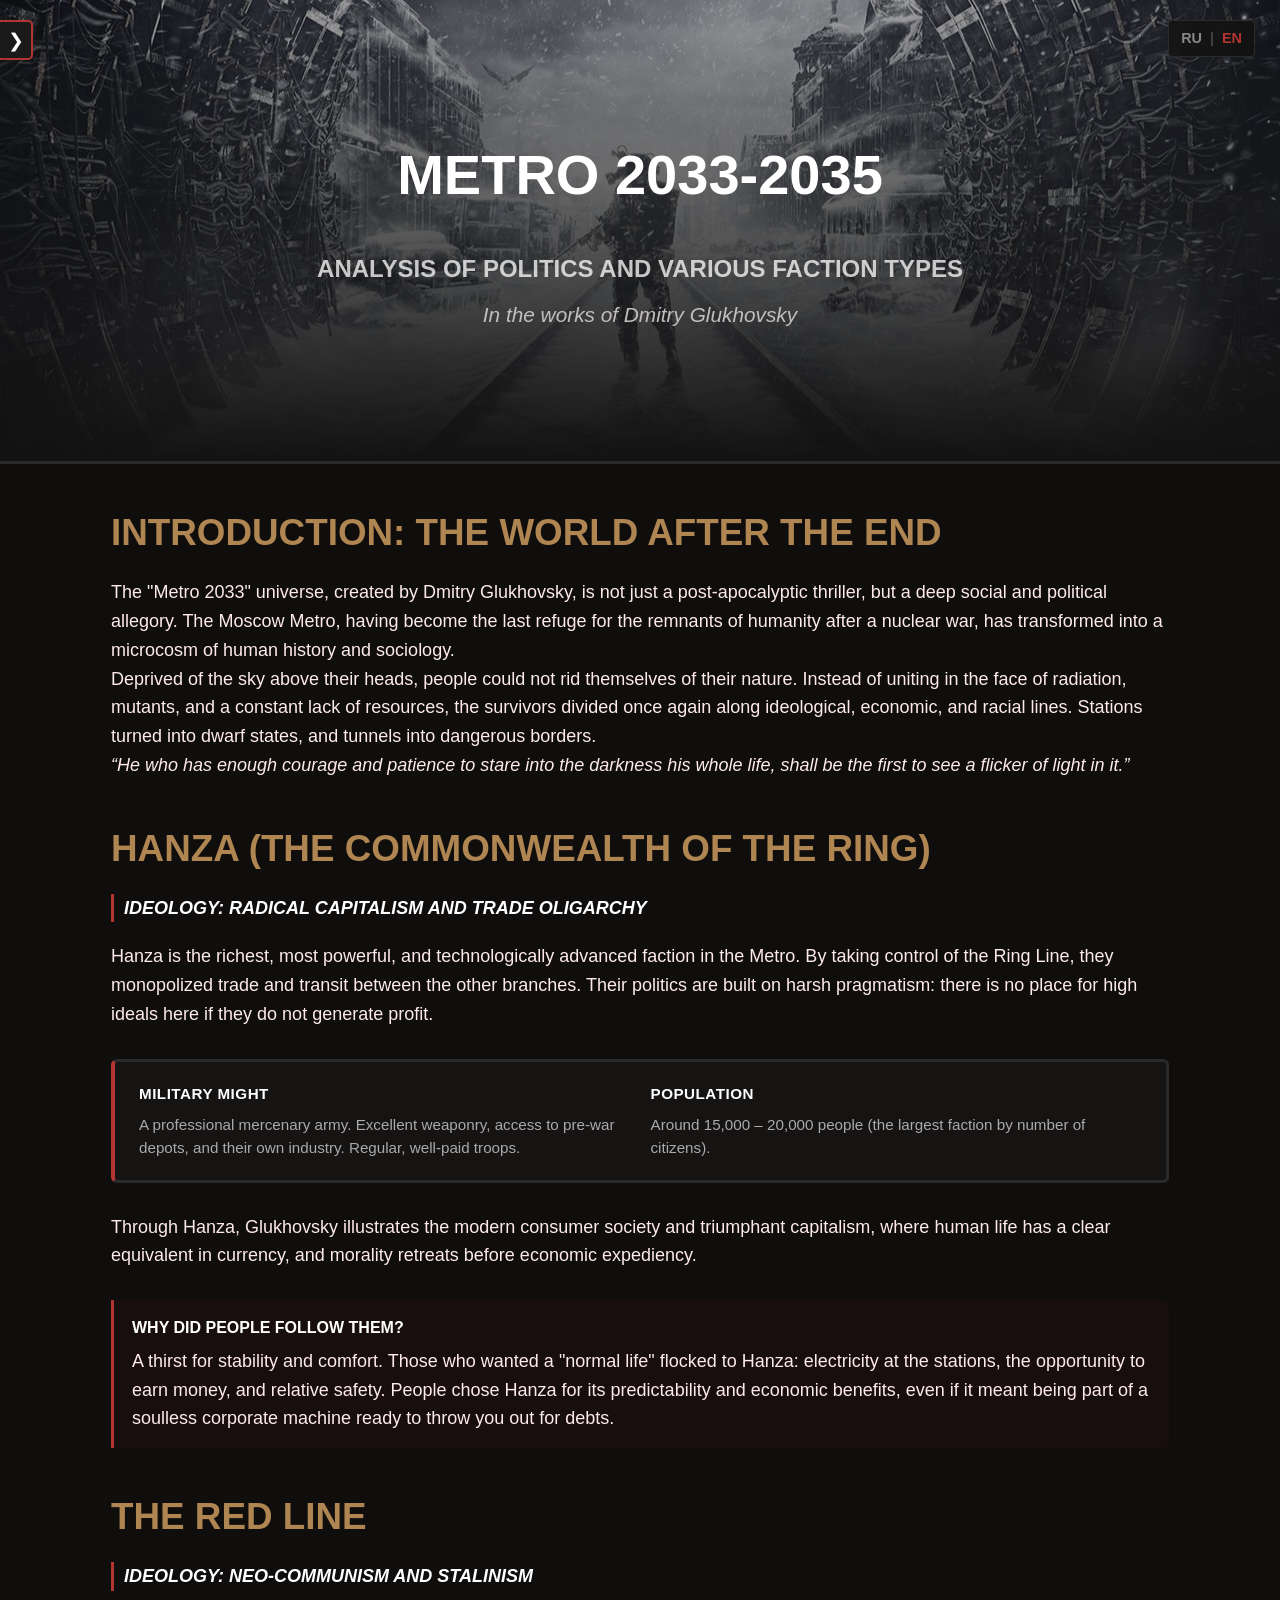
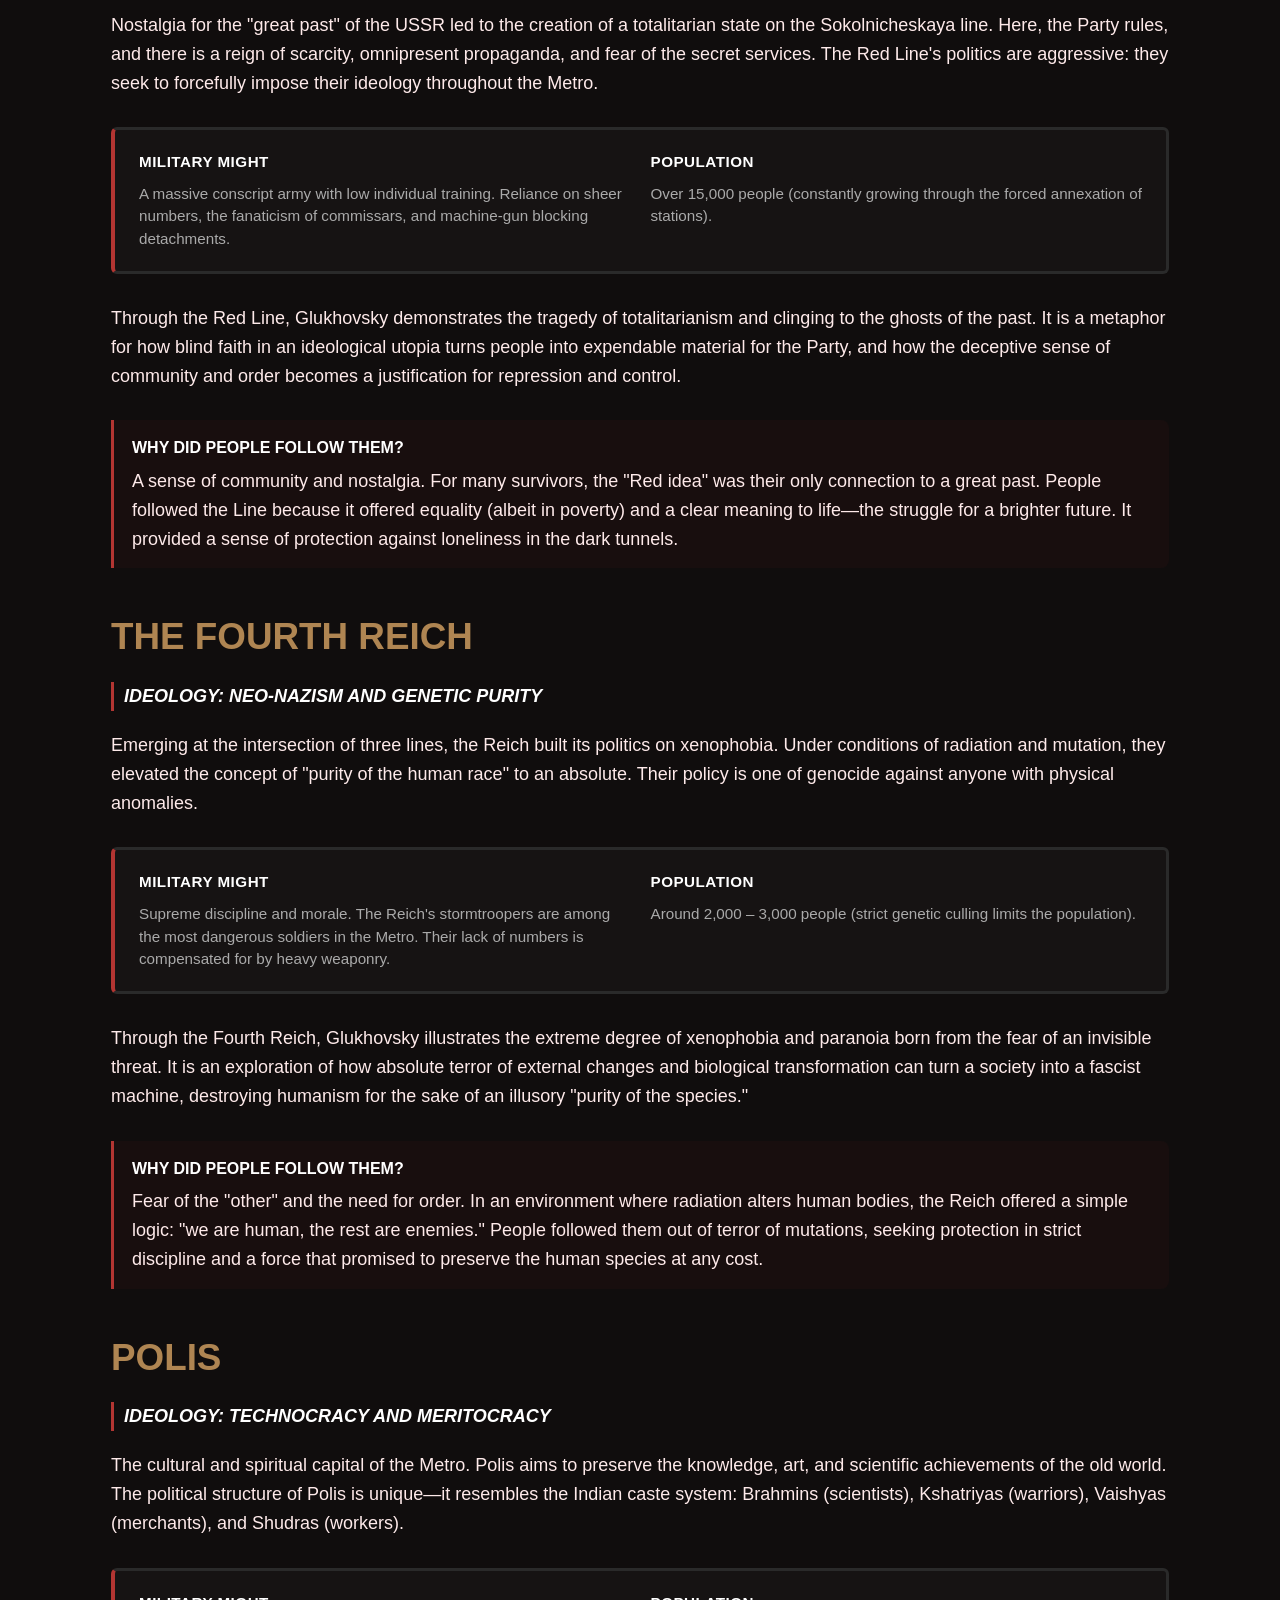
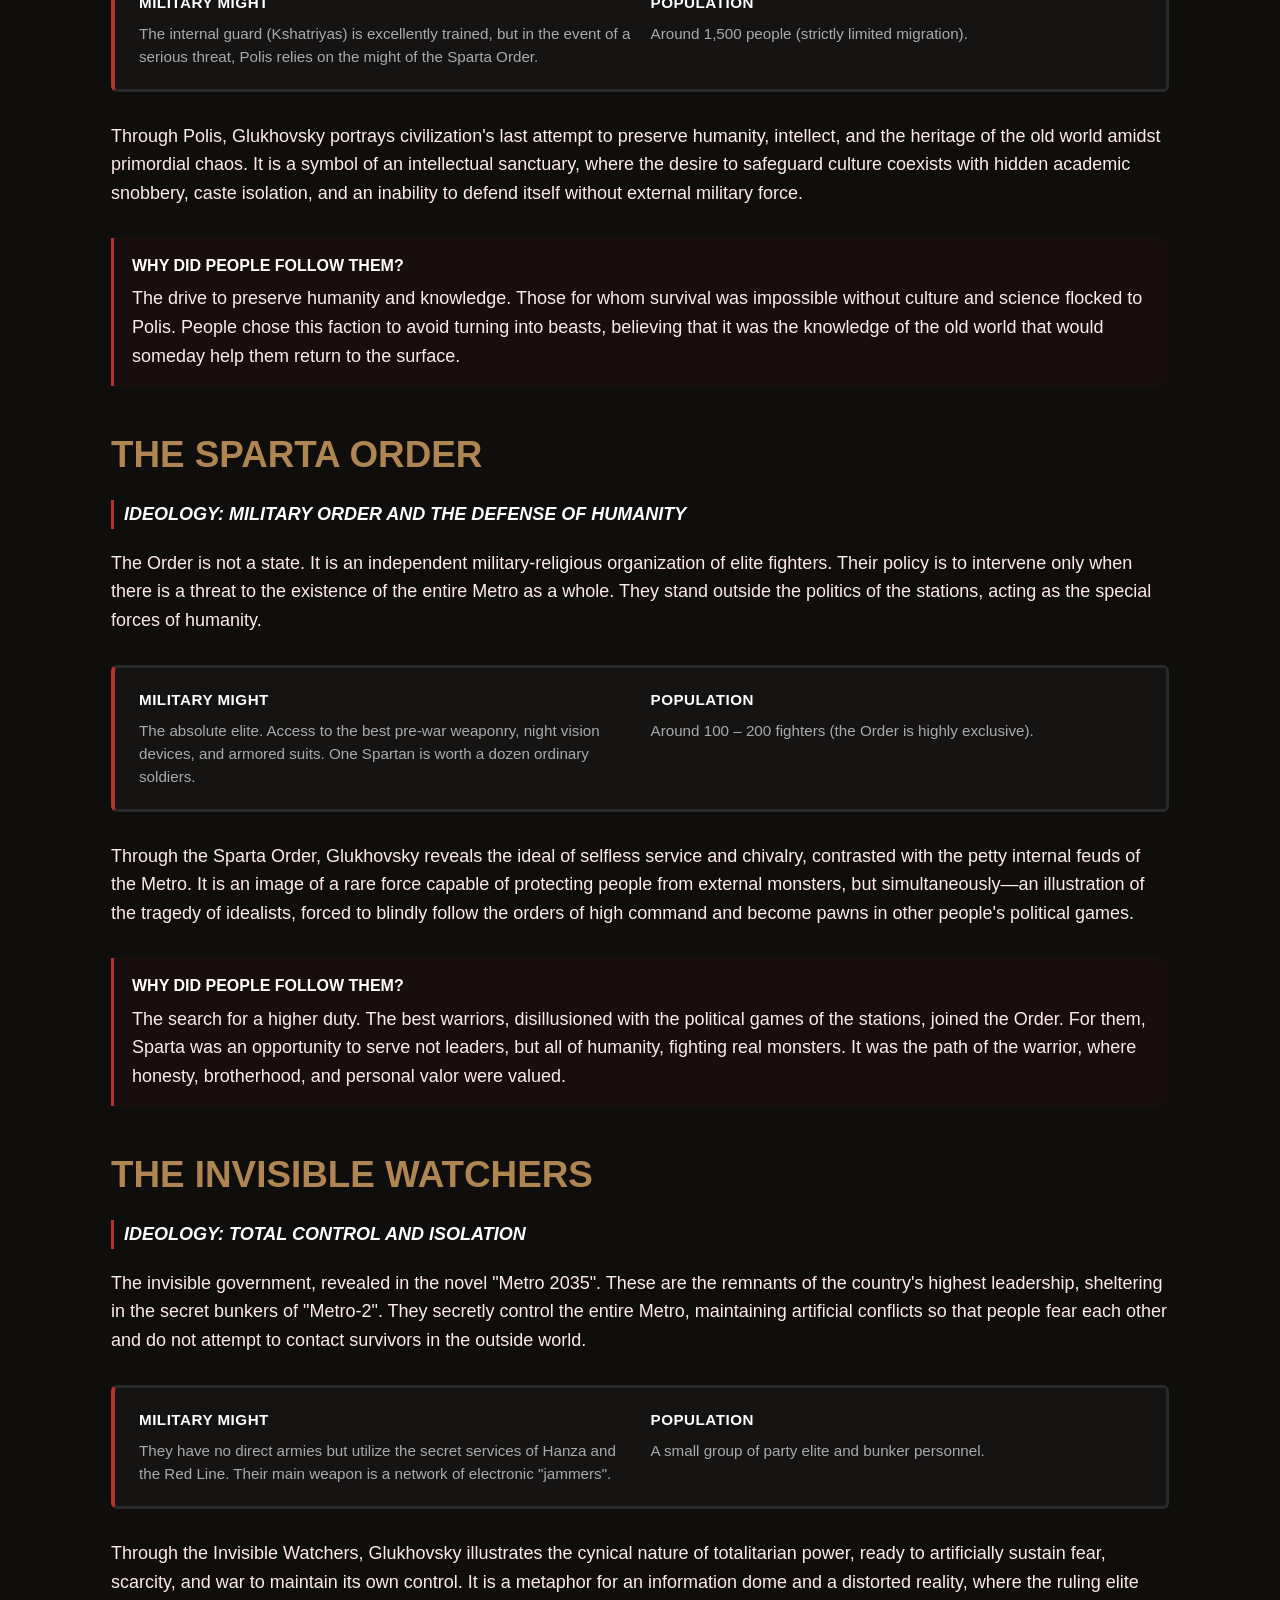
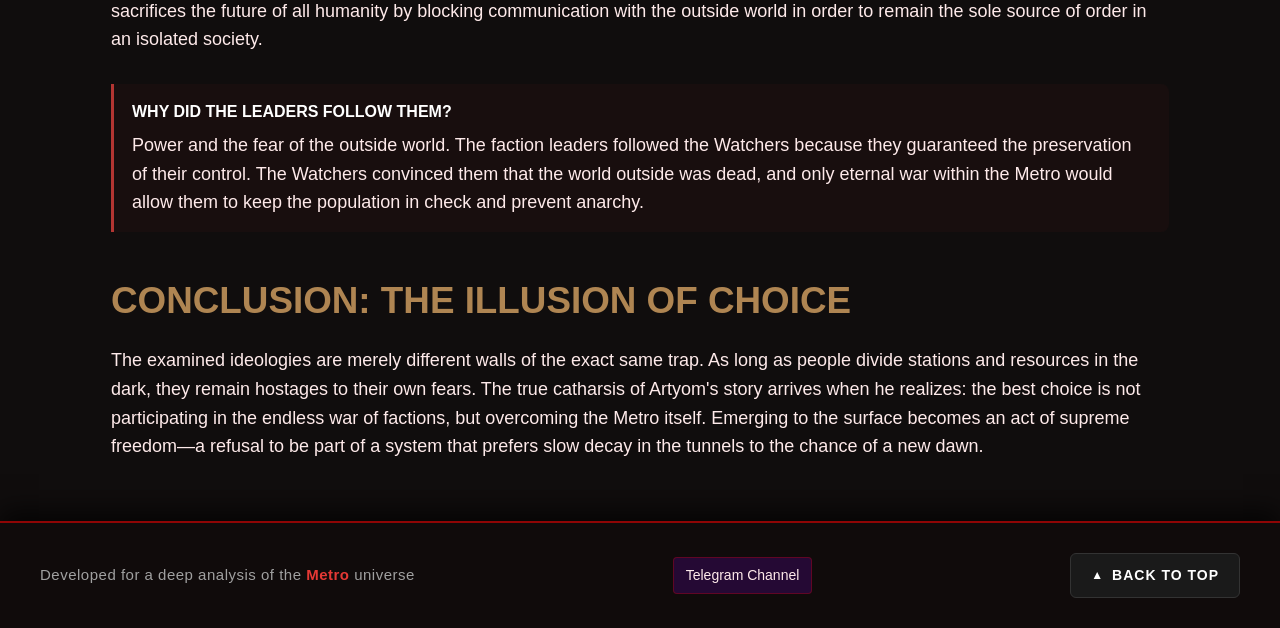
==== commit ae681a70: "Add files via upload" ====
--- a/en.html
+++ b/en.html
@@ -224,7 +224,7 @@
             <p class="footer-credits">
                 Developed for a deep analysis of the <span>Metro</span> universe
             </p>
-            <a href="https://github.com/Vancore" class="gid-prof" target="_blank" rel="noopener noreferrer">GitHub Profile</a>
+            <a href="https://t.me/DaniilProduction" class="gid-prof" target="_blank" rel="noopener noreferrer">Telegram Channel</a>
             <a href="#intro" class="back-to-top">
                 <span class="arrow">▲</span> Back to top
             </a>
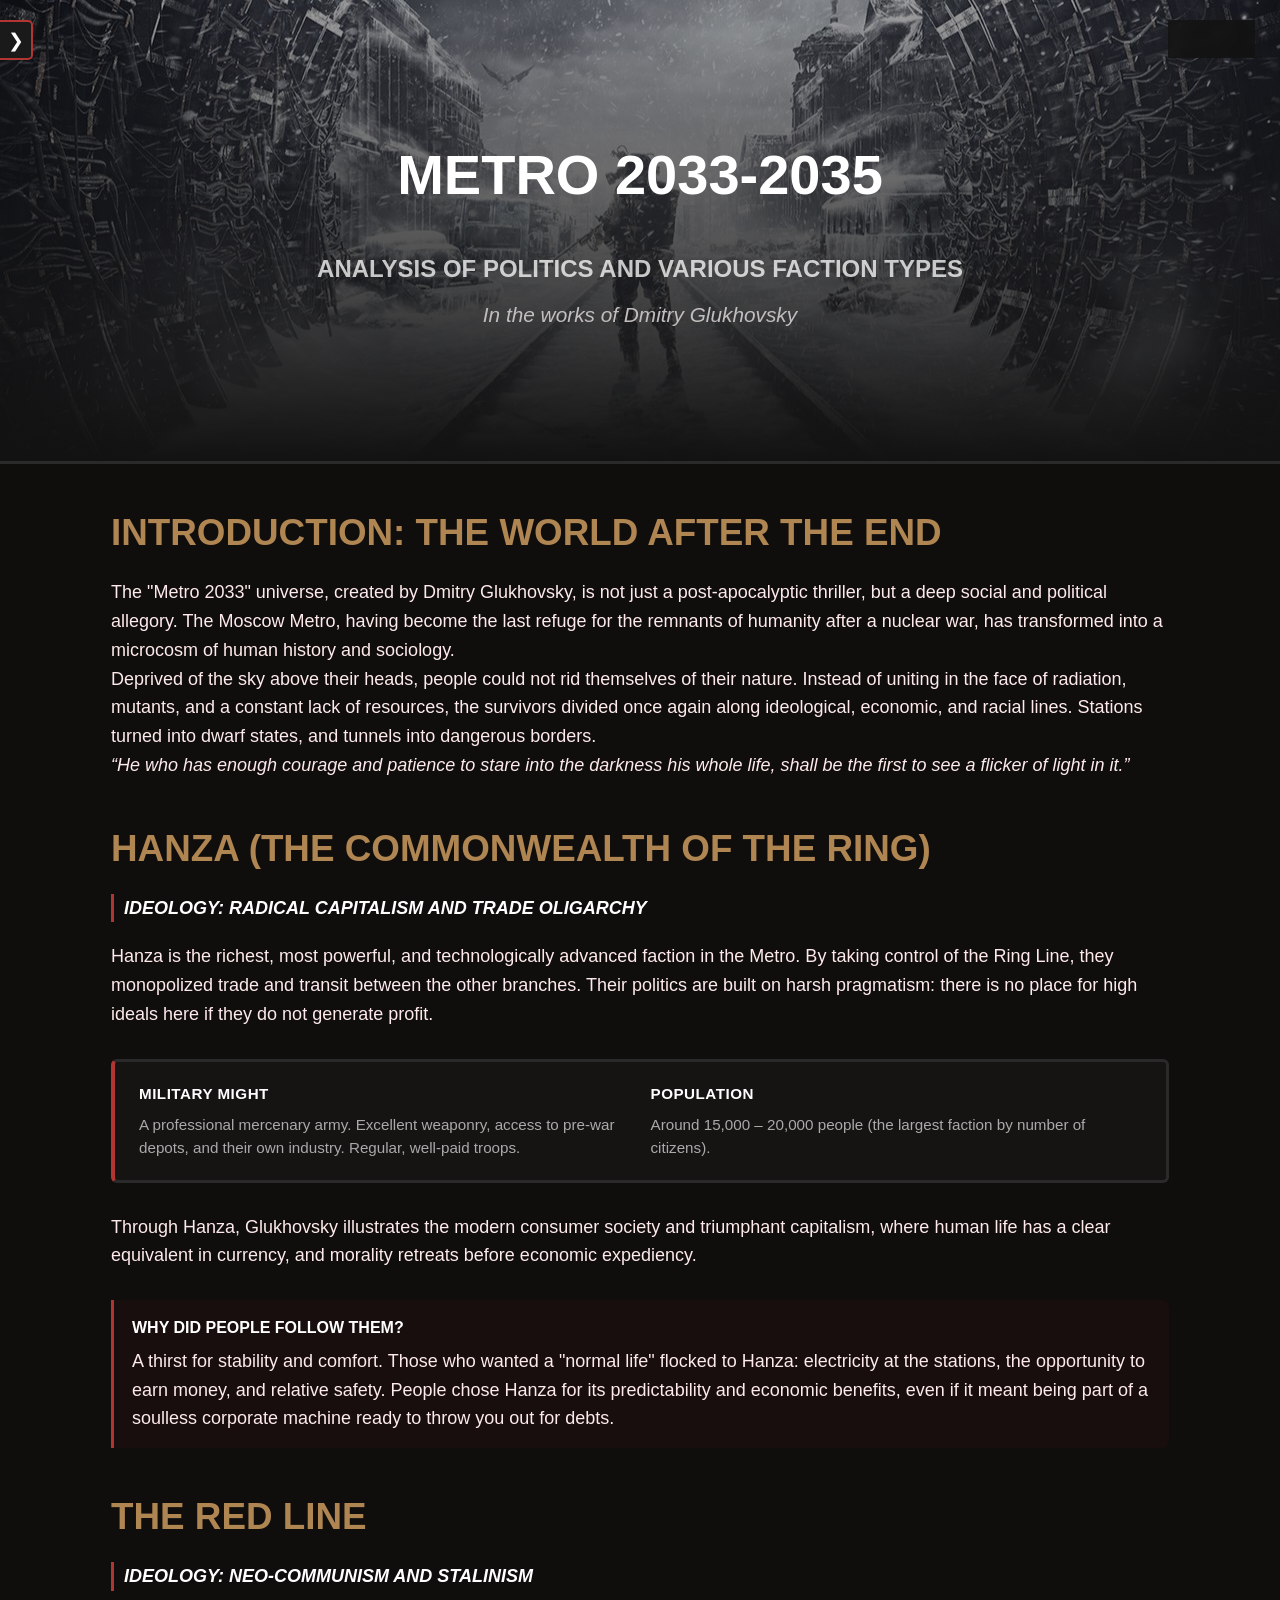
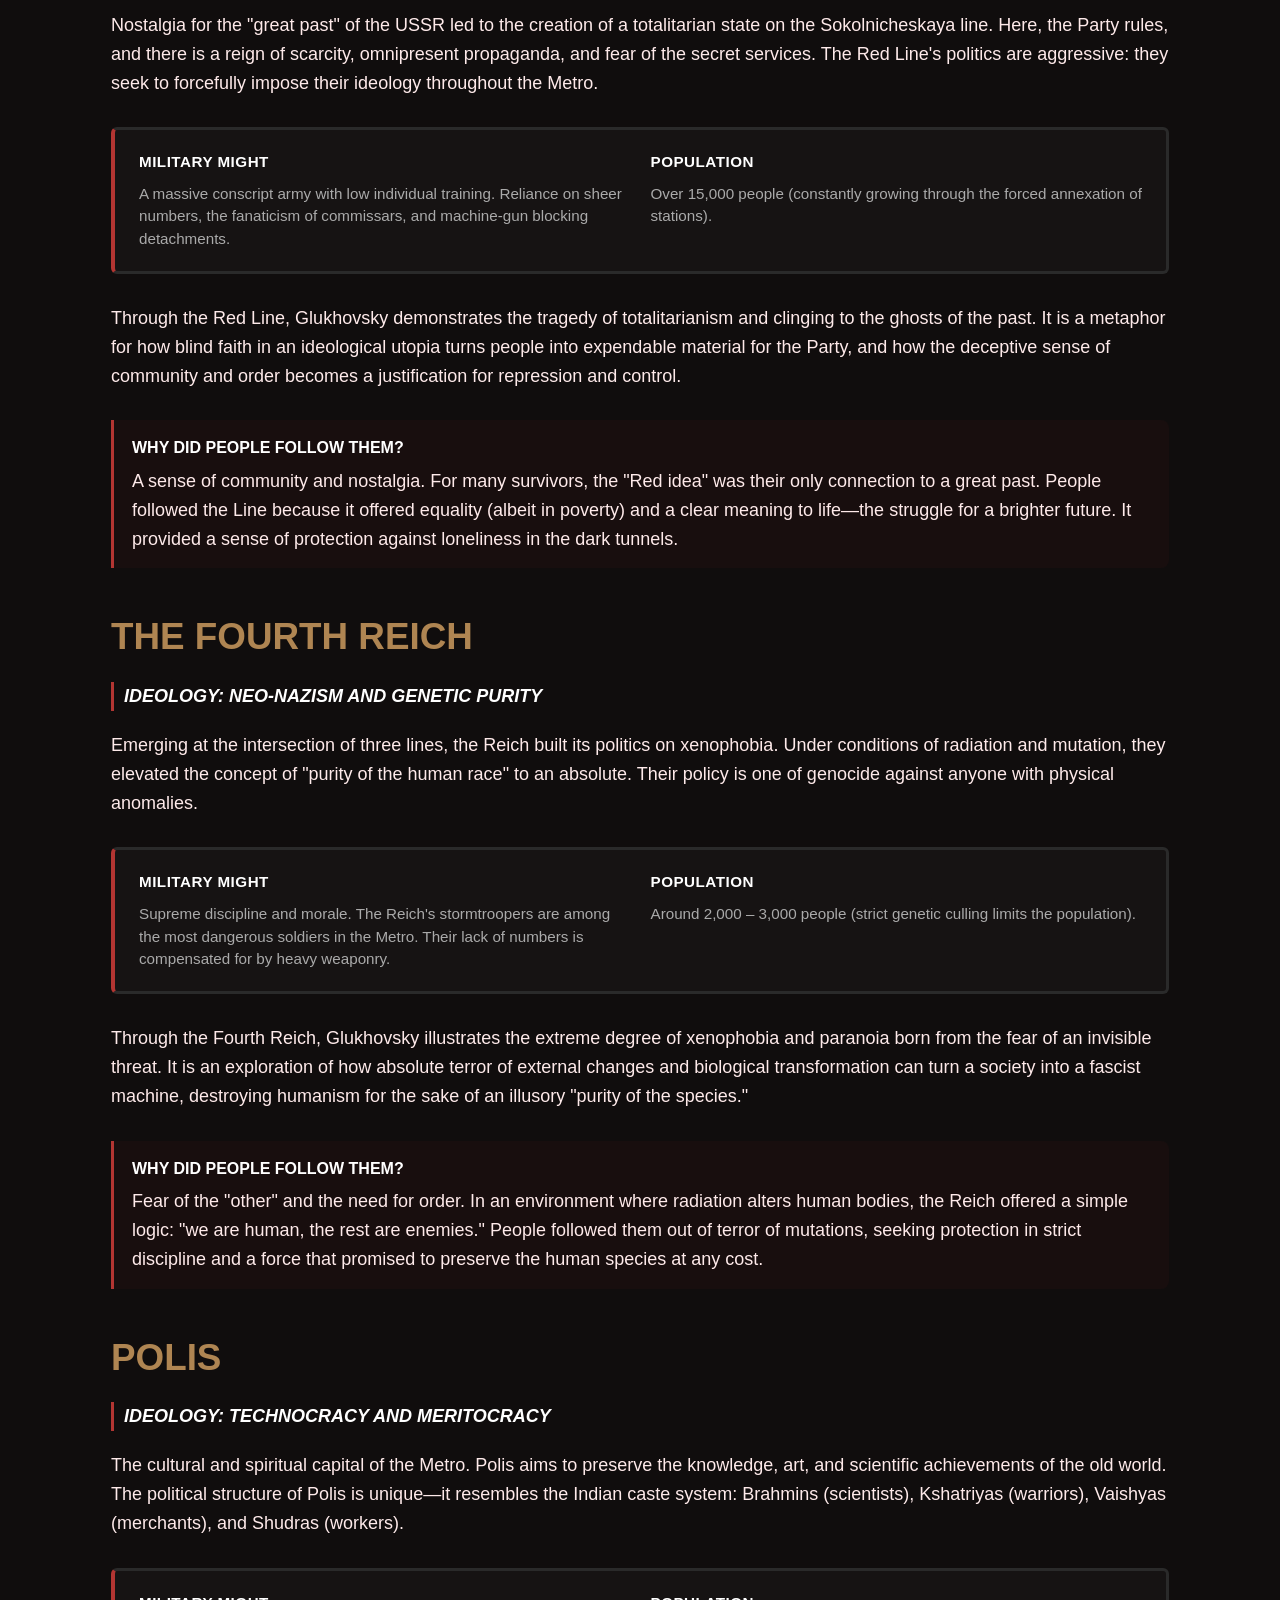
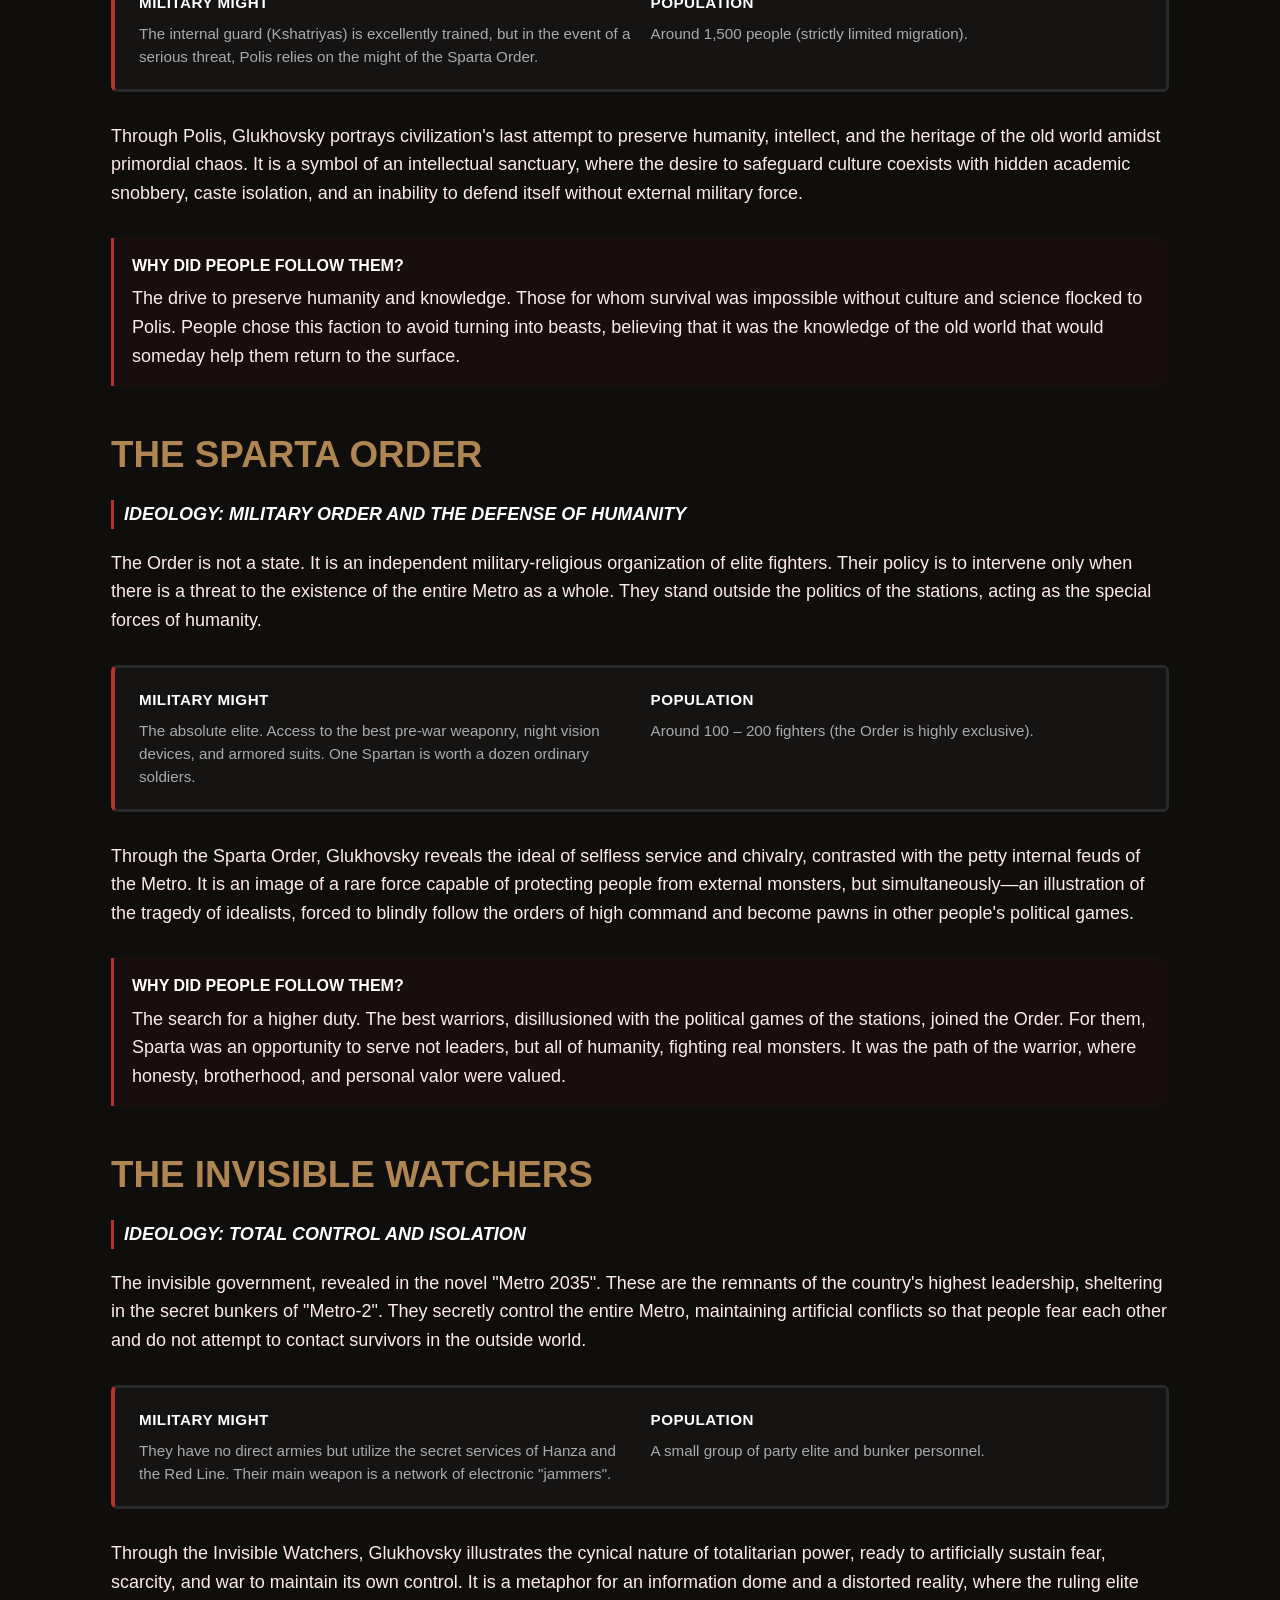
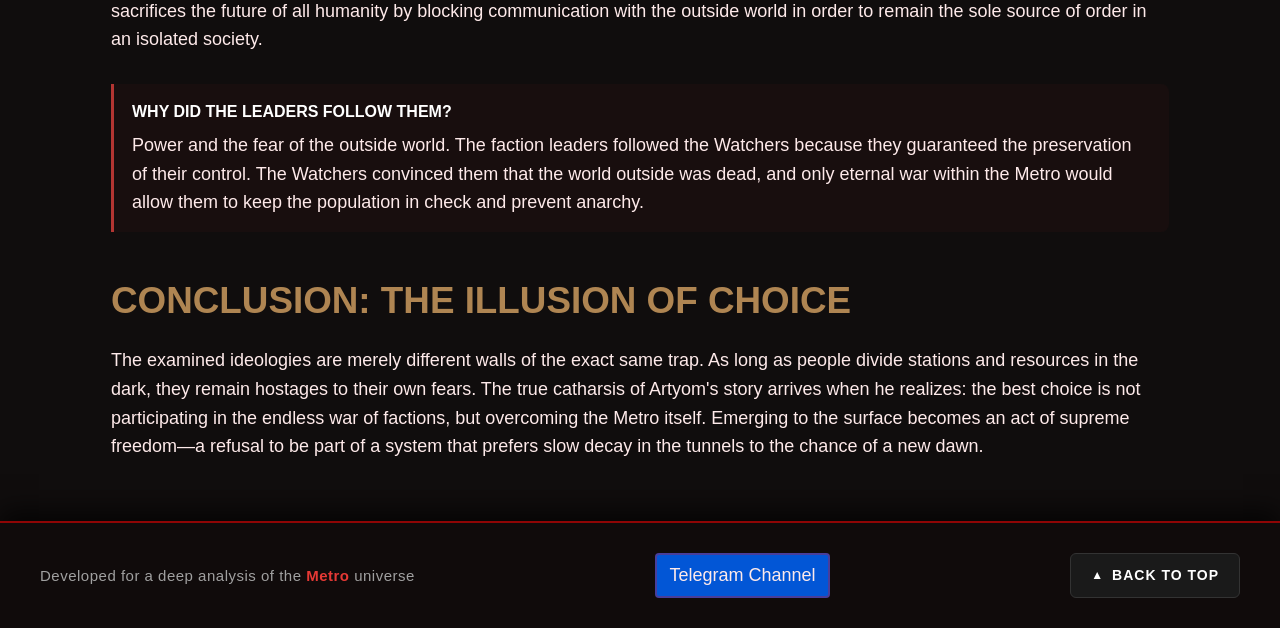
==== commit 7493fa00: "Add files via upload" ====
--- a/en.html
+++ b/en.html
@@ -10,8 +10,15 @@
     <meta property="og:type" content="website">
     <meta property="og:url" content="https://metro.daniilproduction.com/en.html">
     <meta property="og:image" content="https://metro.daniilproduction.com/icon.png">
-
-    <title> Politics and Factions Analysis in Metro 2033-2035 | Dmitry Glukhovsky </title>
+    <meta property="og:image:width" content="512">
+    <meta property="og:image:height" content="512">
+
+    <meta name="twitter:card" content="summary">
+    <meta name="twitter:title" content="Politics and Factions Analysis in Metro 2033-2035 | Dmitry Glukhovsky">
+    <meta name="twitter:description" content="Detailed breakdown of factions, military strength, and ideologies in the post-apocalyptic Moscow Metro.">
+    <meta name="twitter:image" content="https://metro.daniilproduction.com/icon.png">
+
+    <title>Politics and Factions Analysis in Metro 2033-2035 | Dmitry Glukhovsky</title>
     <link rel="icon" href="https://metro.daniilproduction.com/icon.png" type="image/png" sizes="512x512">
     <link rel="stylesheet" href="style.css">
 
--- a/style.css
+++ b/style.css
@@ -318,10 +318,10 @@
     align-items: center;
     color: #feeaea;
     text-decoration: none;
-    font-size: 14px;
+    font-size: 18px;
     padding: 6px 12px;
-    background: rgba(144, 0, 255, 0.17);
-    border: 1px solid rgba(255, 0, 0, 0.27);
+    background: rgba(0, 102, 255, 0.837);
+    border: 2px solid rgba(255, 0, 0, 0.277);
     border-radius: 4px;
     transition: transform 0.3s ease;
 }
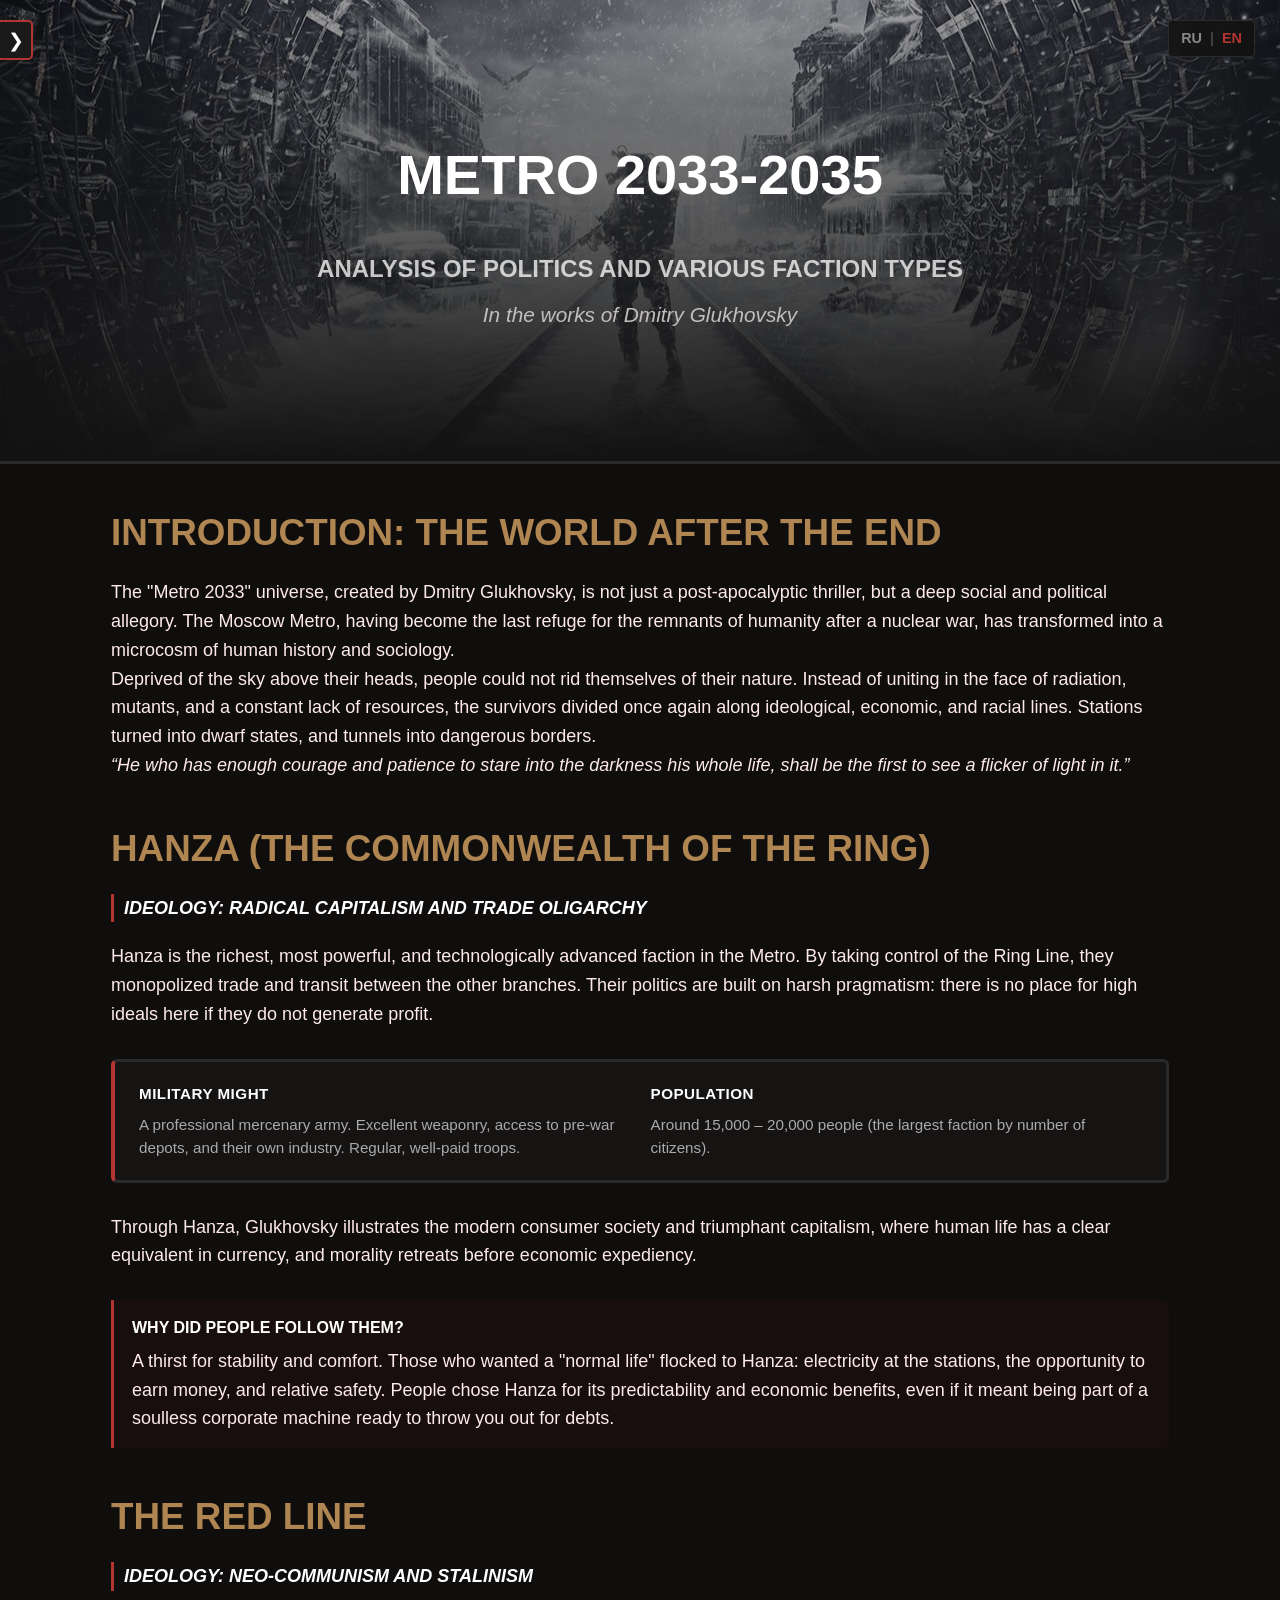
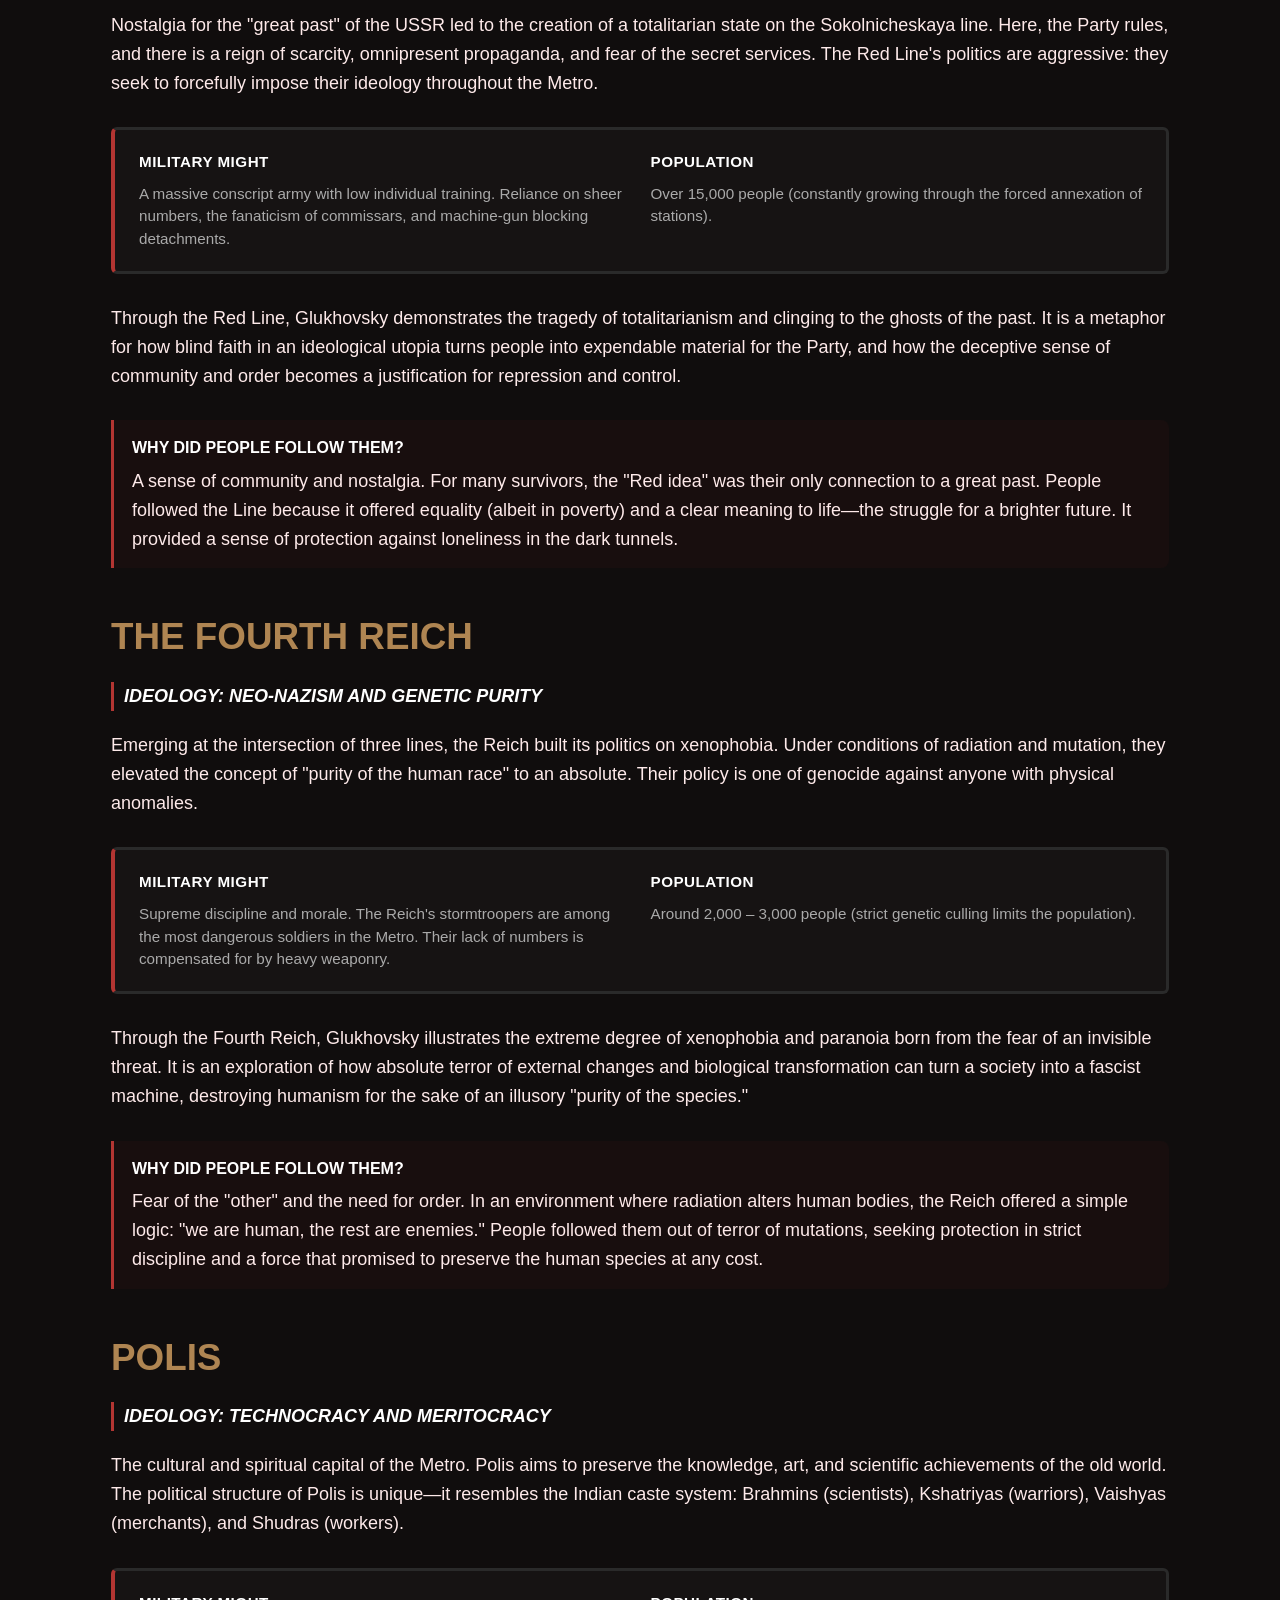
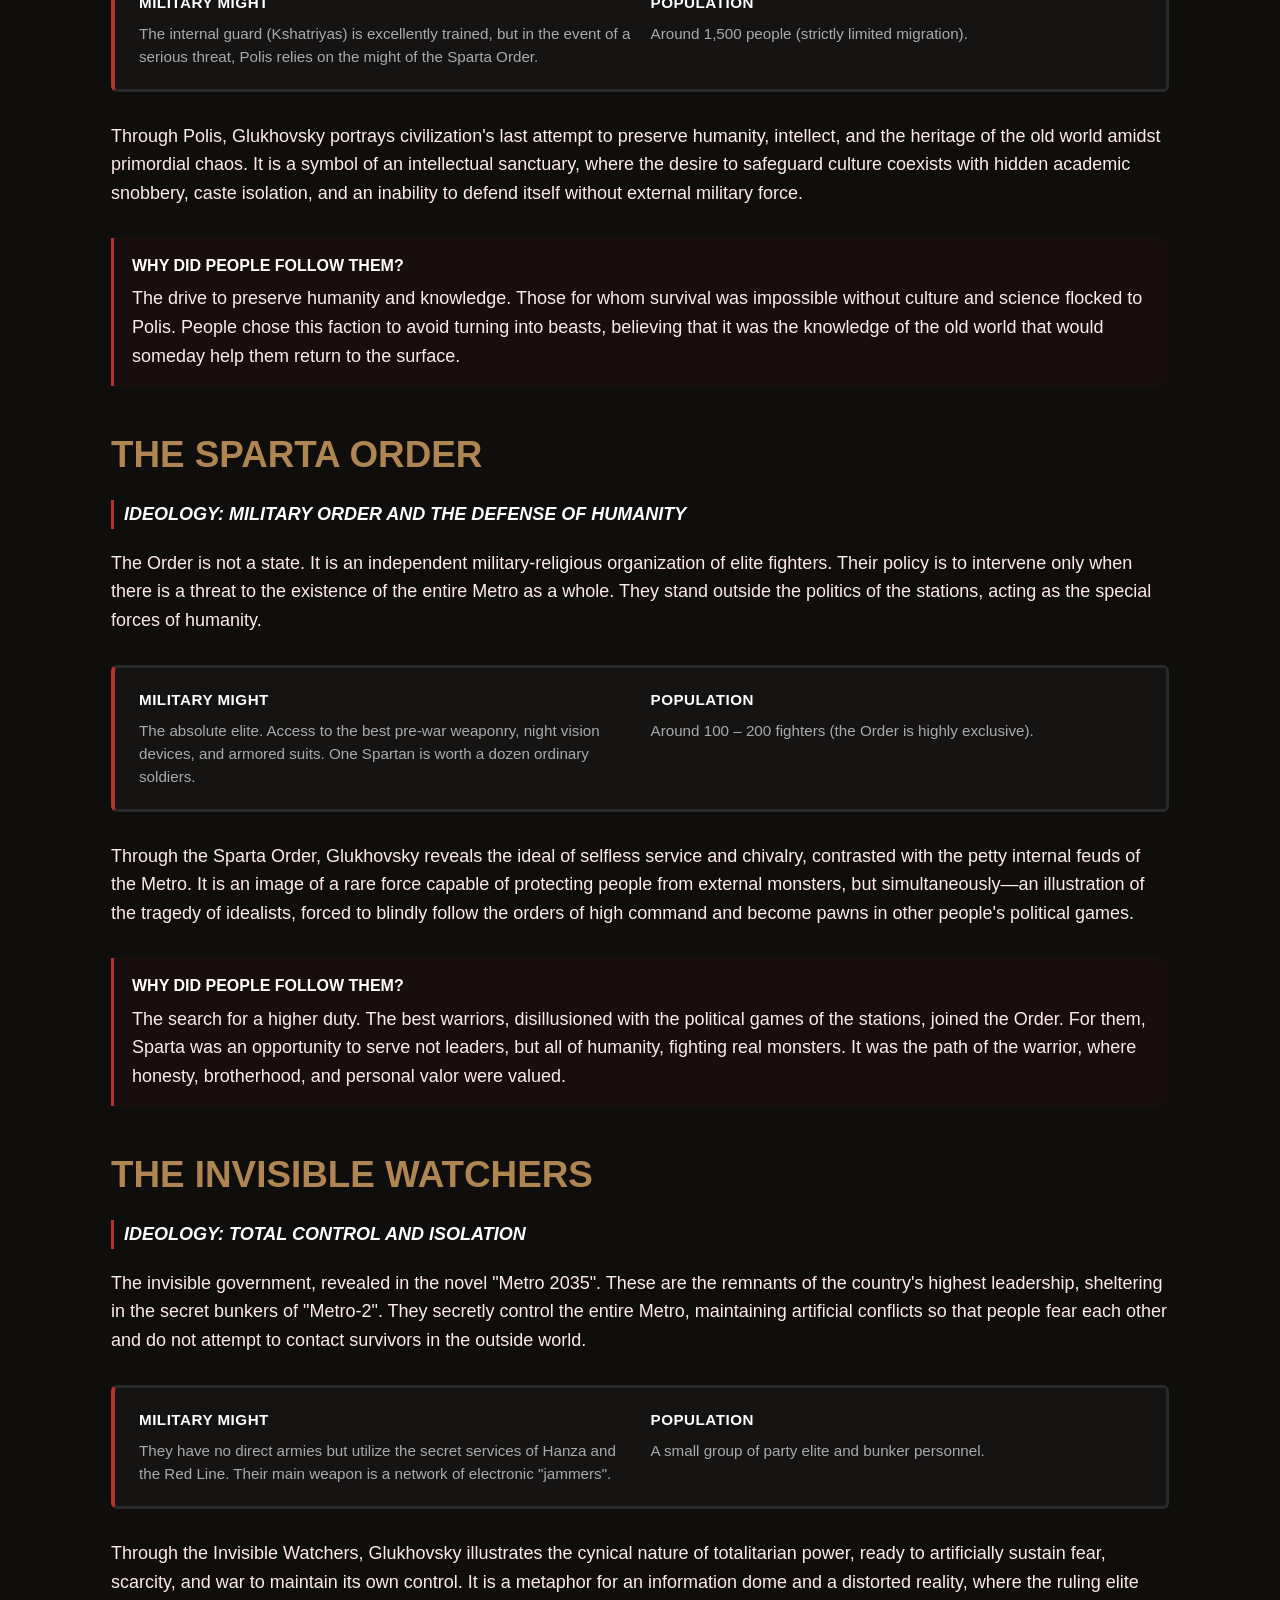
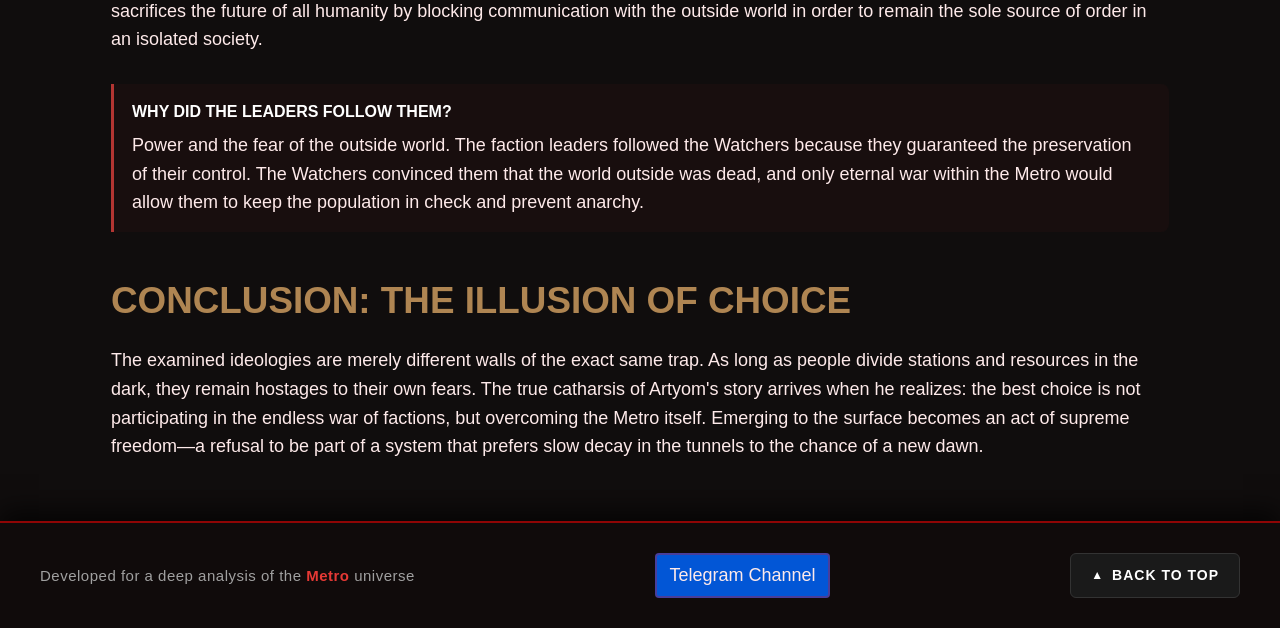
==== commit dff626dc: "Add files via upload" ====
--- a/en.html
+++ b/en.html
@@ -10,8 +10,8 @@
     <meta property="og:type" content="website">
     <meta property="og:url" content="https://metro.daniilproduction.com/en.html">
     <meta property="og:image" content="https://metro.daniilproduction.com/icon.png">
-    <meta property="og:image:width" content="512">
-    <meta property="og:image:height" content="512">
+    <meta property="og:image:width" content="1024">
+    <meta property="og:image:height" content="1024">
 
     <meta name="twitter:card" content="summary">
     <meta name="twitter:title" content="Politics and Factions Analysis in Metro 2033-2035 | Dmitry Glukhovsky">
@@ -19,7 +19,7 @@
     <meta name="twitter:image" content="https://metro.daniilproduction.com/icon.png">
 
     <title>Politics and Factions Analysis in Metro 2033-2035 | Dmitry Glukhovsky</title>
-    <link rel="icon" href="https://metro.daniilproduction.com/icon.png" type="image/png" sizes="512x512">
+    <link rel="icon" href="https://metro.daniilproduction.com/icon.png" type="image/png" sizes="1024x1024">
     <link rel="stylesheet" href="style.css">
 
     <link rel="canonical" href="https://metro.daniilproduction.com/en.html">
